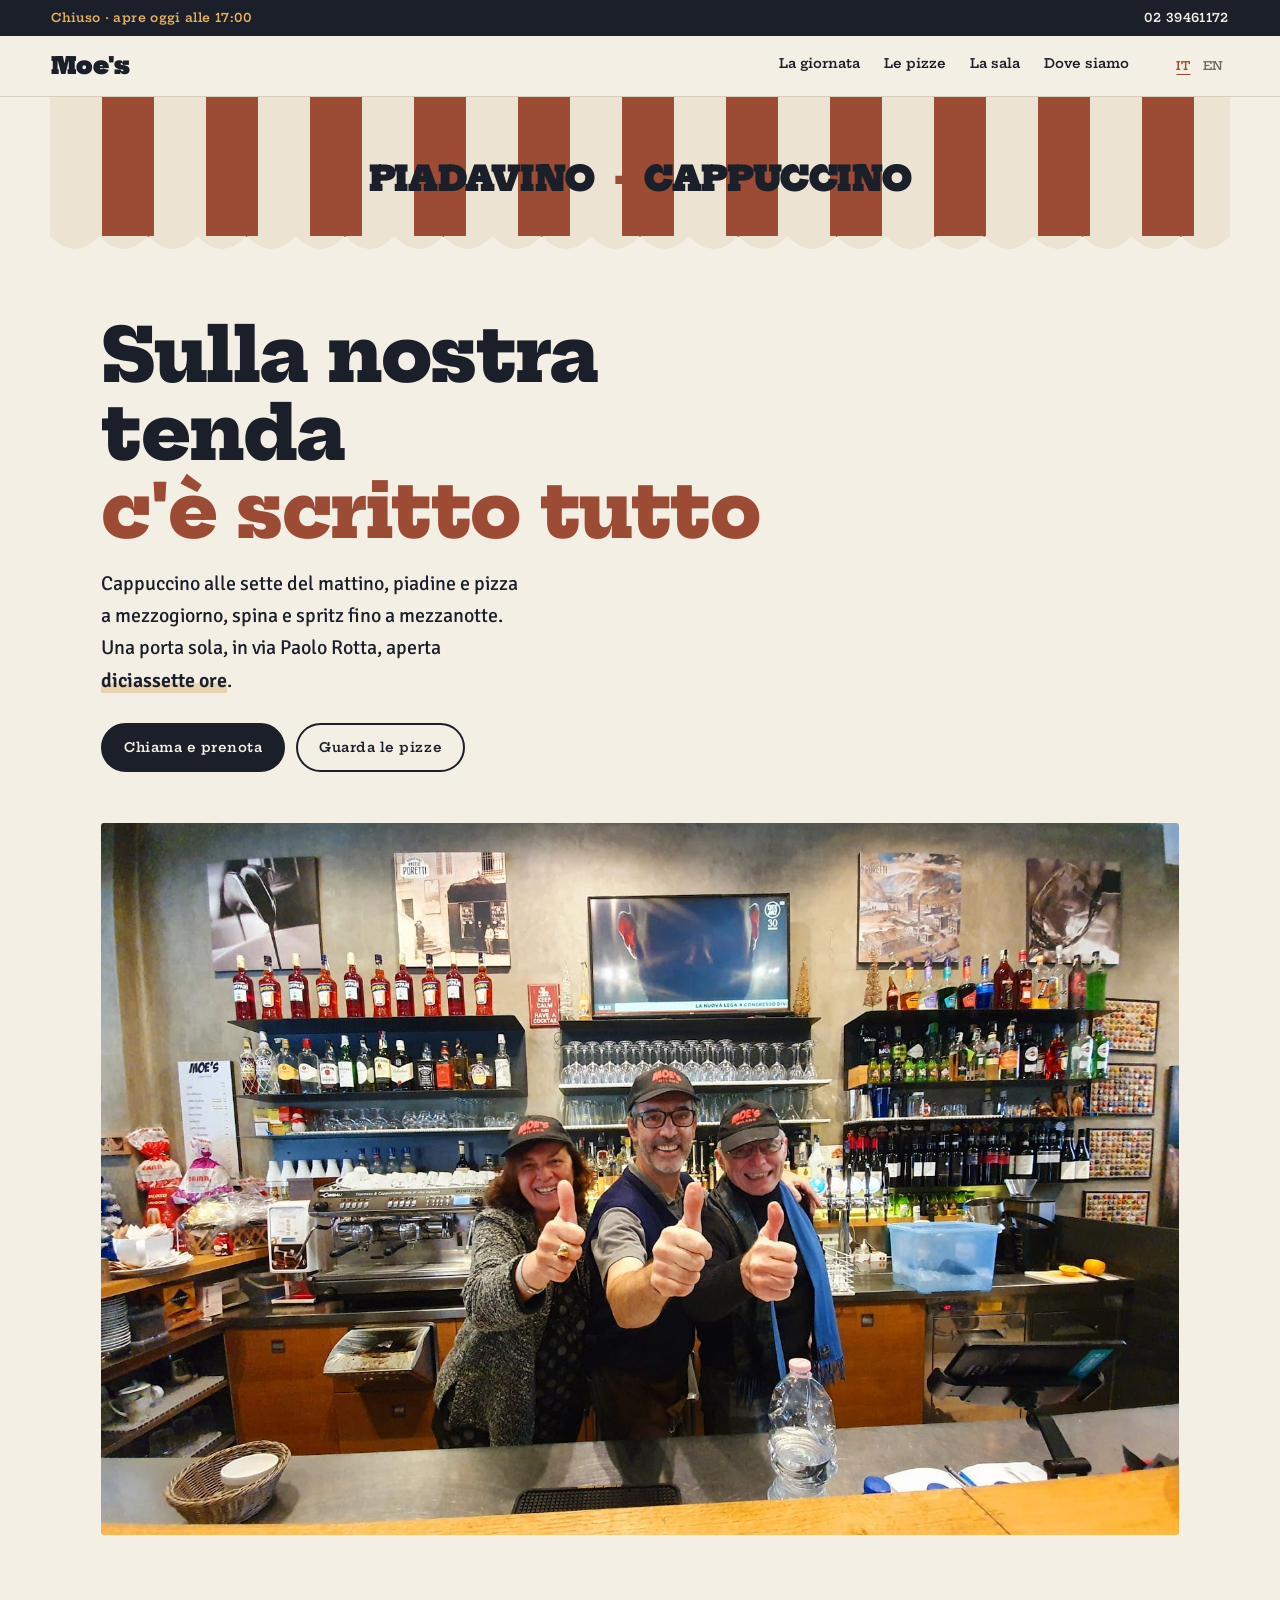
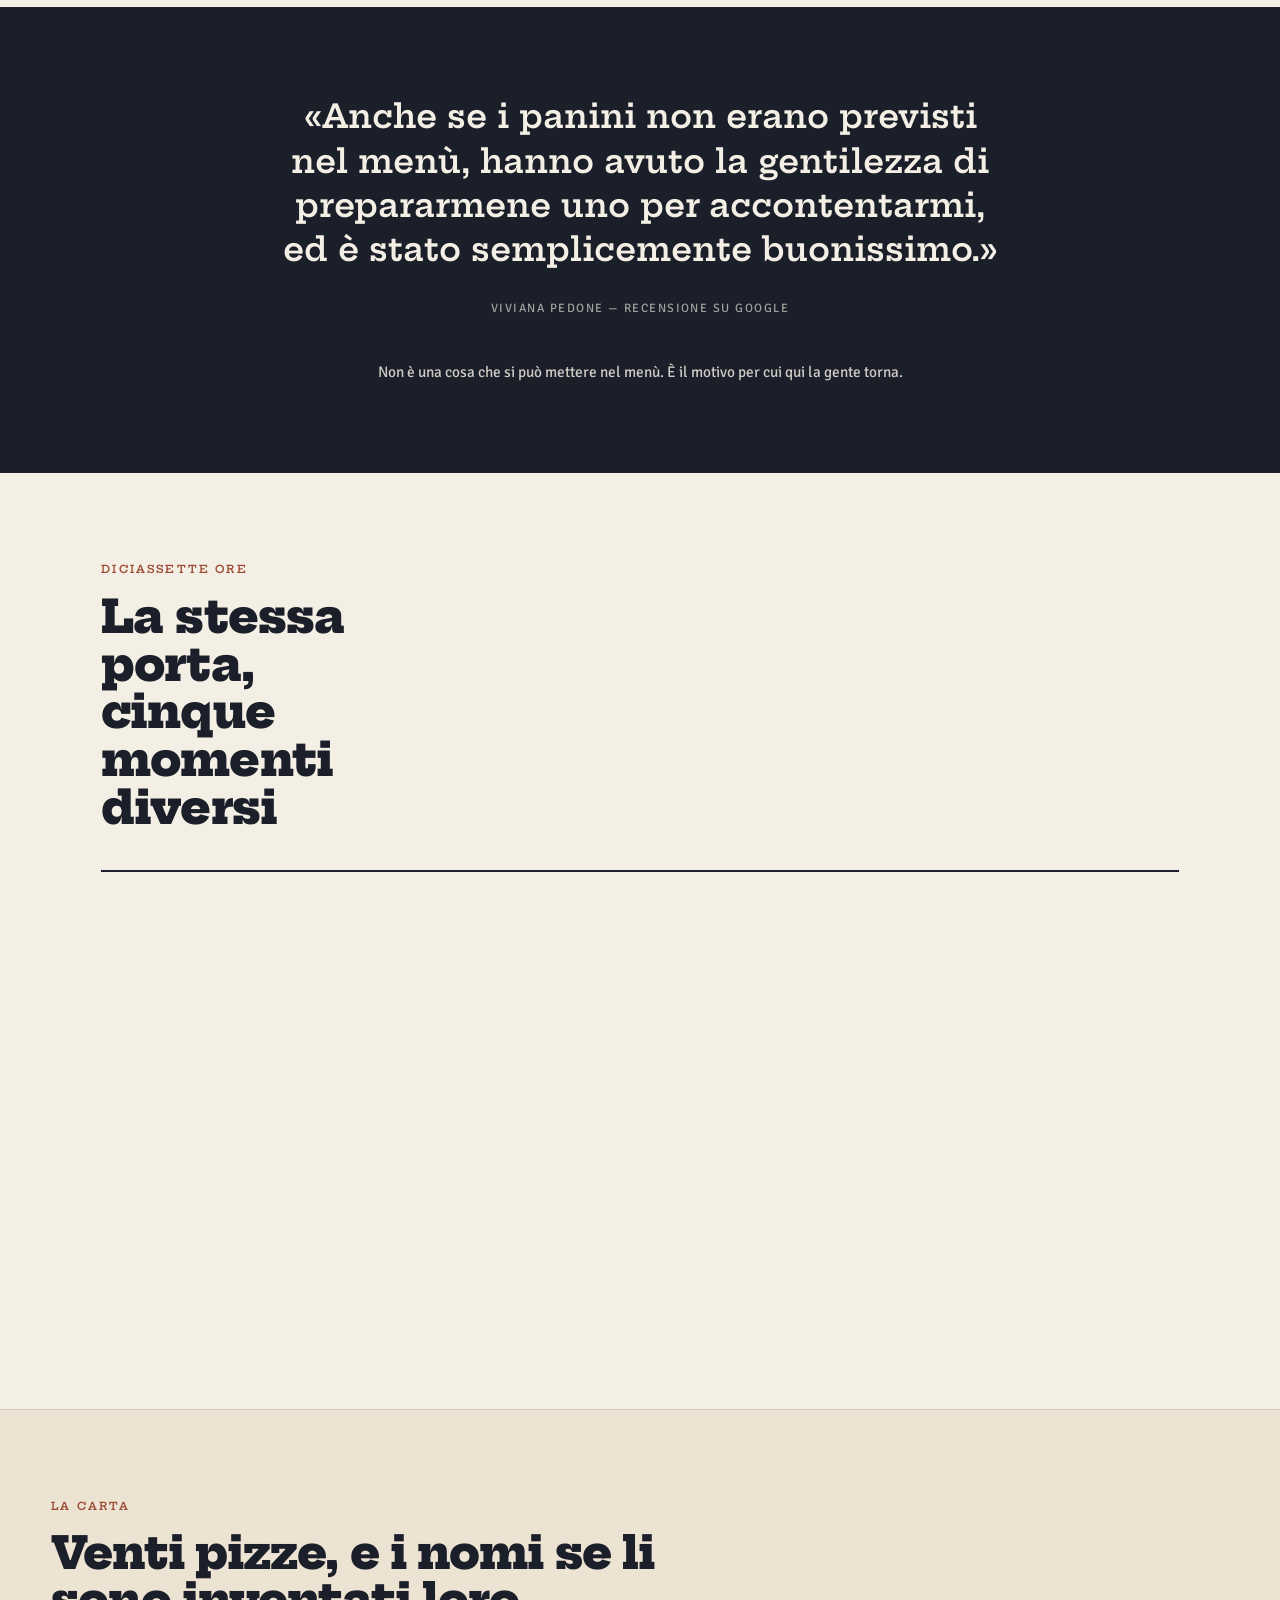
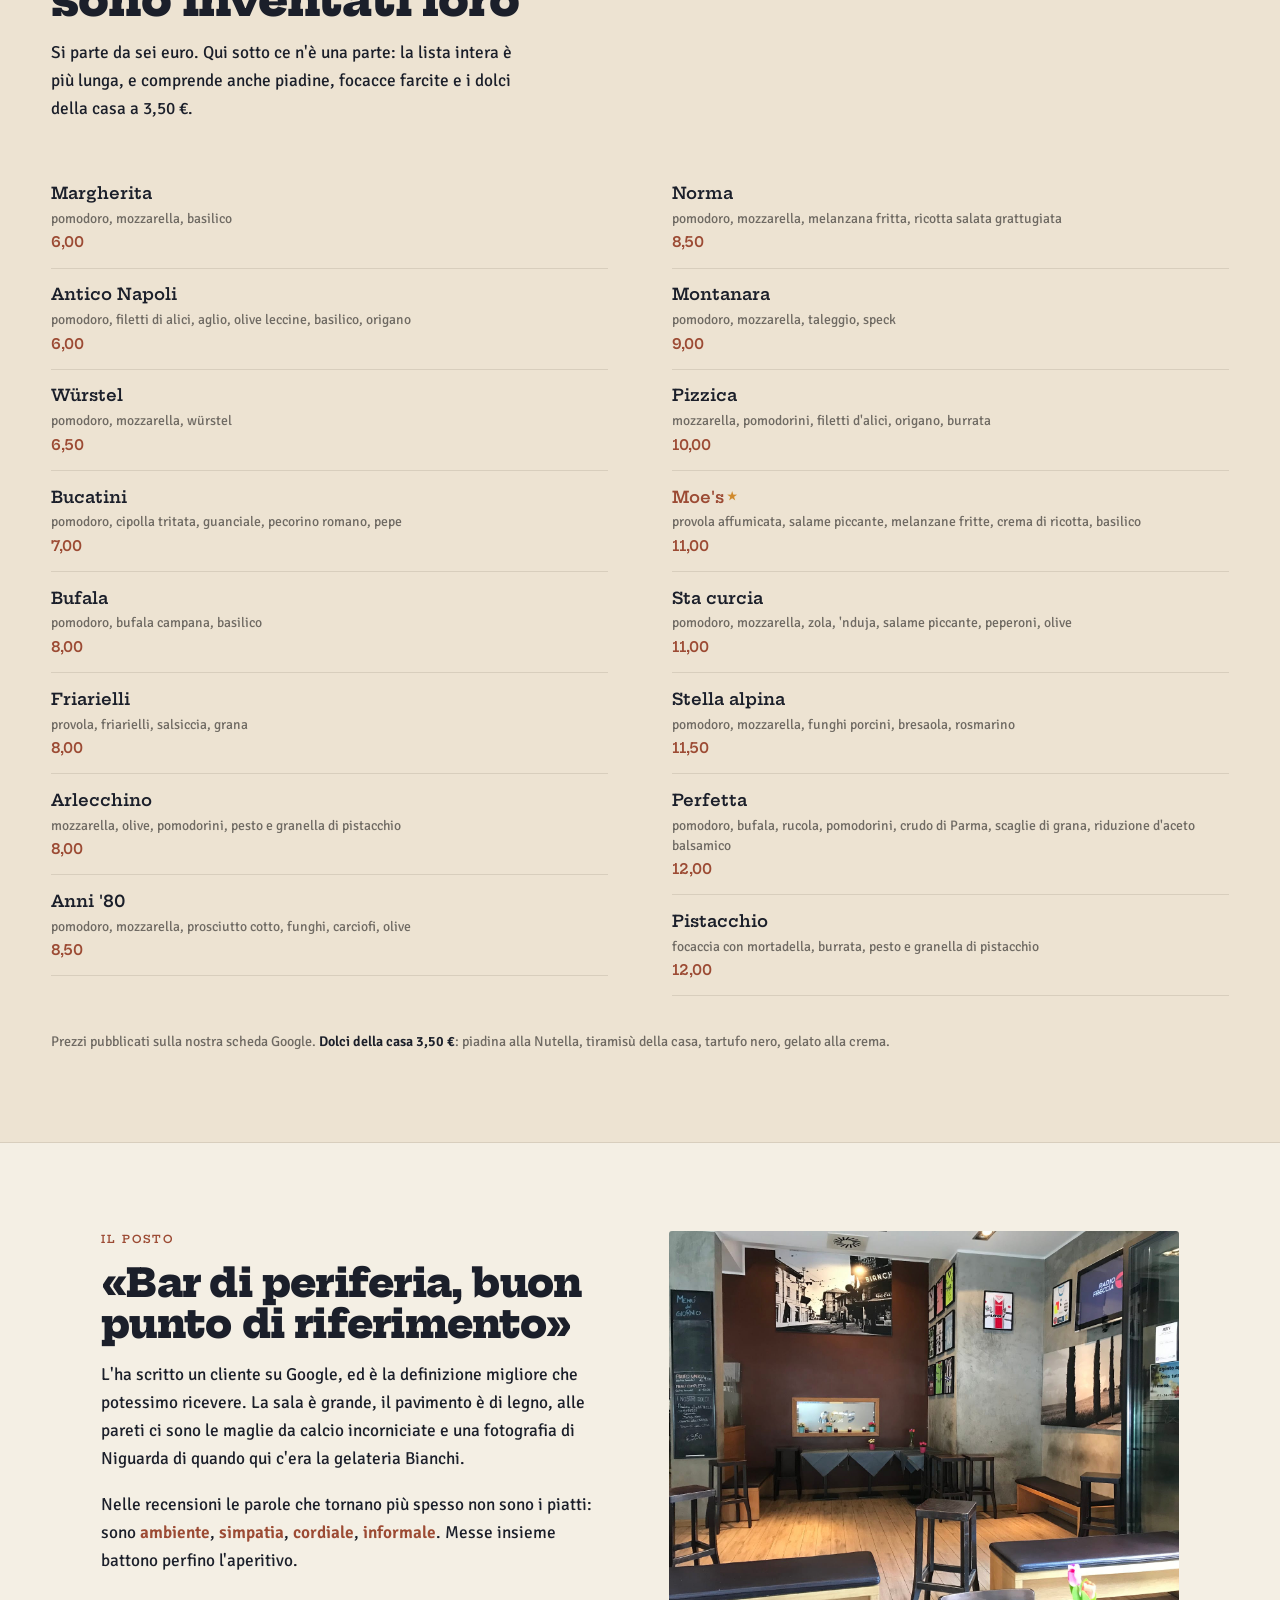
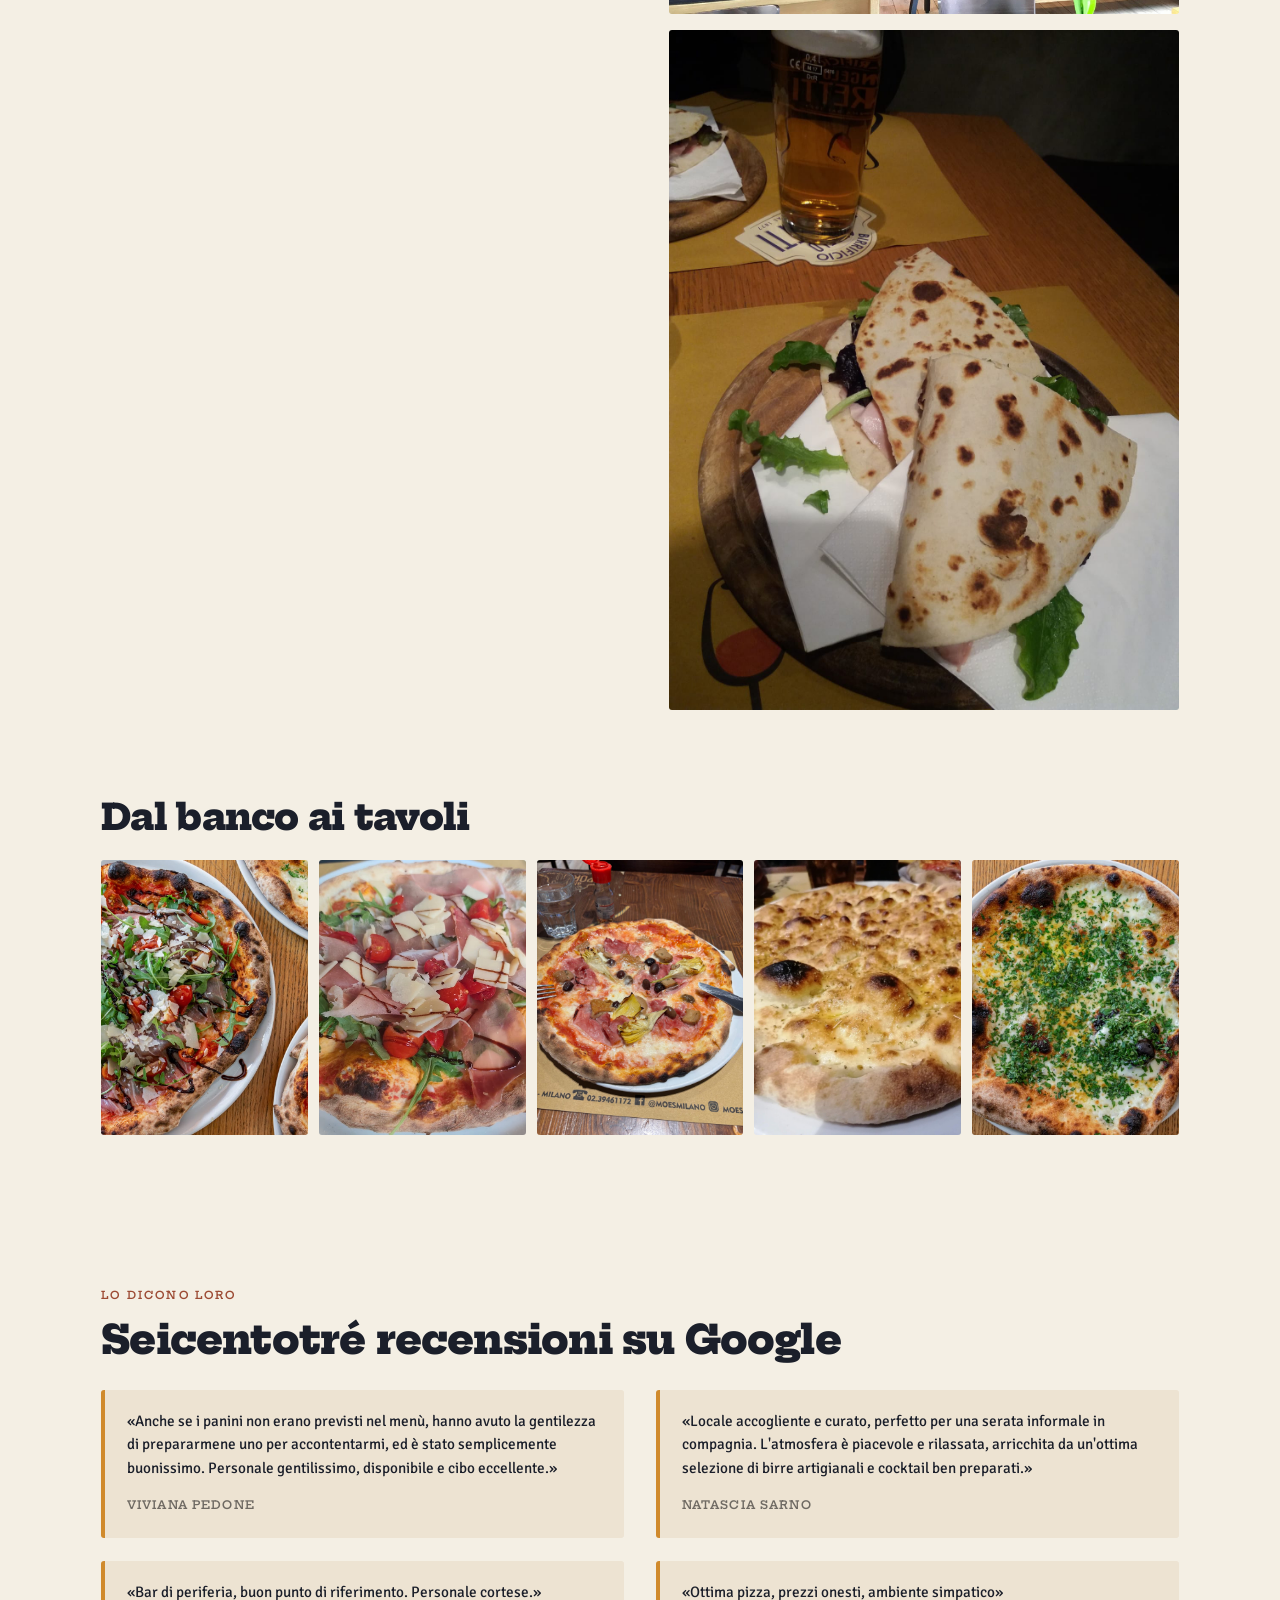
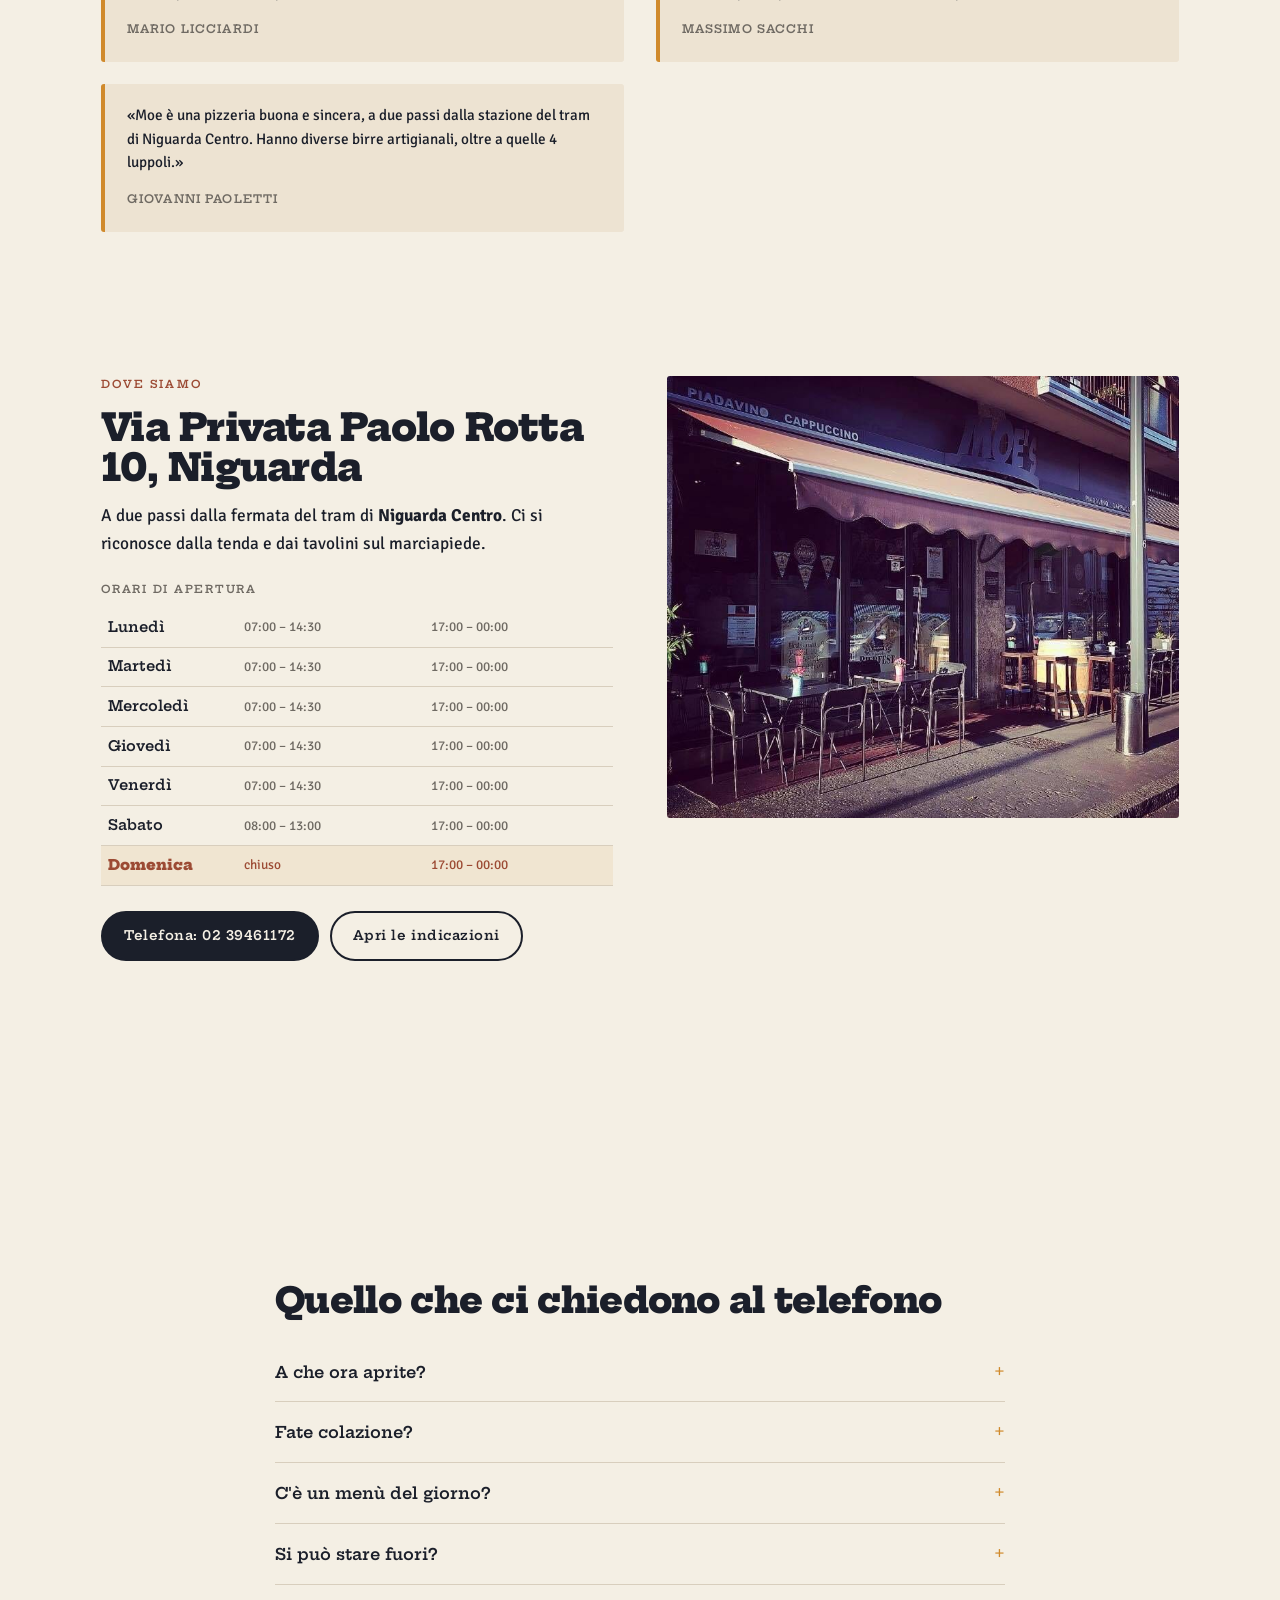
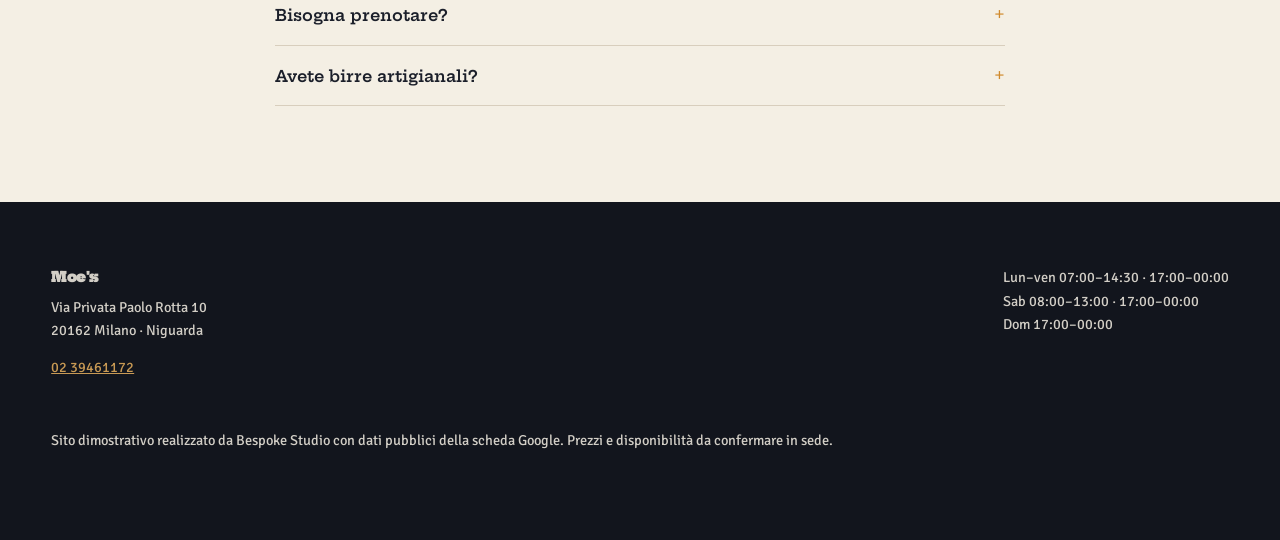
==== index.html @ ad97a939 "Moe's — sito vetrina (Bespoke Studio) Bar e pizzeria, via Privata Paolo Rotta 10, Niguarda (Milano)." ====
<!DOCTYPE html>
<html lang="it">
<head>
<meta charset="utf-8">
<meta name="viewport" content="width=device-width, initial-scale=1">
<title>Moe's — bar e pizzeria a Niguarda, dalle 7 a mezzanotte</title>
<meta name="description" content="Moe's, via Privata Paolo Rotta 10, Niguarda, Milano. Cappuccino dalle sette, piadine e pizza, birre artigianali e aperitivo fino a mezzanotte. Menù del giorno da 9 €.">
<link rel="canonical" href="https://rotenzark.github.io/moes-niguarda/">
<meta property="og:type" content="restaurant">
<meta property="og:title" content="Moe's — dalle sette a mezzanotte, Niguarda">
<meta property="og:description" content="Cappuccino, piadine, pizza, birre artigianali e aperitivo. Una porta sola, diciassette ore.">
<meta property="og:url" content="https://rotenzark.github.io/moes-niguarda/">
<meta property="og:image" content="https://rotenzark.github.io/moes-niguarda/img/og.jpg">
<meta property="og:locale" content="it_IT">
<meta name="twitter:card" content="summary_large_image">
<meta name="twitter:title" content="Moe's — dalle sette a mezzanotte, Niguarda">
<meta name="twitter:description" content="Cappuccino, piadine, pizza, birre artigianali e aperitivo. Una porta sola, diciassette ore.">
<meta name="twitter:image" content="https://rotenzark.github.io/moes-niguarda/img/og.jpg">
<meta name="theme-color" content="#1B1F2A">
<link rel="icon" href="img/favicon.svg" type="image/svg+xml">
<link rel="icon" href="img/favicon-32.png" sizes="32x32">
<link rel="apple-touch-icon" href="img/apple-touch-icon.png">
<link rel="preconnect" href="https://fonts.googleapis.com">
<link rel="preconnect" href="https://fonts.gstatic.com" crossorigin>
<link href="https://fonts.googleapis.com/css2?family=Hepta+Slab:wght@400;600;800;900&family=Signika:wght@400;500;600&display=swap" rel="stylesheet">
<link rel="stylesheet" href="css/styles.css?v=1">
<script type="application/ld+json">
{
  "@context":"https://schema.org","@type":"Restaurant","name":"Moe's",
  "description":"Bar e pizzeria a Niguarda, Milano. Colazione dalle sette, piadine, pizza, birre artigianali e aperitivo fino a mezzanotte.",
  "url":"https://rotenzark.github.io/moes-niguarda/",
  "telephone":"+39 02 39461172",
  "servesCuisine":["Pizza","Piadina","Caffetteria","Aperitivo"],
  "priceRange":"€€",
  "image":"https://rotenzark.github.io/moes-niguarda/img/banco.jpg",
  "address":{"@type":"PostalAddress","streetAddress":"Via Privata Paolo Rotta 10","addressLocality":"Milano","postalCode":"20162","addressCountry":"IT"},
  "geo":{"@type":"GeoCoordinates","latitude":45.5163515,"longitude":9.1893019},
  "openingHoursSpecification":[
    {"@type":"OpeningHoursSpecification","dayOfWeek":["Monday","Tuesday","Wednesday","Thursday","Friday"],"opens":"07:00","closes":"14:30"},
    {"@type":"OpeningHoursSpecification","dayOfWeek":["Saturday"],"opens":"08:00","closes":"13:00"},
    {"@type":"OpeningHoursSpecification","dayOfWeek":["Monday","Tuesday","Wednesday","Thursday","Friday","Saturday","Sunday"],"opens":"17:00","closes":"00:00"}
  ]
}
</script>
<script type="application/ld+json">
{
  "@context":"https://schema.org","@type":"FAQPage","mainEntity":[
    {"@type":"Question","name":"A che ora aprite?","acceptedAnswer":{"@type":"Answer","text":"Dal lunedì al venerdì alle 7 del mattino, il sabato alle 8. Poi si chiude alle 14:30 e si riapre alle 17, fino a mezzanotte. La domenica siamo aperti solo la sera, dalle 17."}},
    {"@type":"Question","name":"Fate colazione?","acceptedAnswer":{"@type":"Answer","text":"Sì. Alle sette del mattino il banco è quello di un bar: caffè, cappuccino e brioche. È la parte di noi che quasi nessuno si aspetta."}},
    {"@type":"Question","name":"C'è un menù del giorno?","acceptedAnswer":{"@type":"Answer","text":"Sì, ed è scritto sulla lavagna in sala: piatto unico 9 €, menù completo 10 €, bevande escluse. Cambia, quindi conviene chiamare per sapere cosa c'è oggi."}},
    {"@type":"Question","name":"Si può stare fuori?","acceptedAnswer":{"@type":"Answer","text":"Sì, ci sono tavolini e sgabelli sul marciapiede davanti al locale, sotto la tenda."}},
    {"@type":"Question","name":"Bisogna prenotare?","acceptedAnswer":{"@type":"Answer","text":"La sala è grande e spesso si trova posto anche senza, ma nelle sere piene la prenotazione è consigliata: basta una telefonata al 02 39461172."}},
    {"@type":"Question","name":"Avete birre artigianali?","acceptedAnswer":{"@type":"Answer","text":"Sì, oltre alle spine classiche teniamo una selezione di birre artigianali, e dietro al banco c'è anche la parte cocktail: lo spritz è a 3 €."}}
  ]
}
</script>
</head>
<body>

<div id="intro" class="intro" aria-hidden="true">
  <div class="intro__tenda"></div>
  <p class="intro__parole"><span>Piadavino</span><span>Cappuccino</span></p>
  <button type="button" id="introSkip" class="intro__skip" data-i18n="intro.skip">salta</button>
</div>

<!-- striscia persistente: orari + telefono, sempre a schermo -->
<div class="nastro">
  <span id="orarioStato" class="nastro__stato">Controllo gli orari…</span>
  <a class="nastro__tel" href="tel:+390239461172">02 39461172</a>
</div>

<header id="site-header" class="testata">
  <a class="marchio" href="#cima">Moe's</a>
  <nav id="mainNav" class="nav" aria-label="Menu principale">
    <a href="#giornata" data-i18n="nav.giornata">La giornata</a>
    <a href="#carta" data-i18n="nav.carta">Le pizze</a>
    <a href="#sala" data-i18n="nav.sala">La sala</a>
    <a href="#dove" data-i18n="nav.dove">Dove siamo</a>
  </nav>
  <div class="testata__coda">
    <div class="lingue" role="group" aria-label="Lingua / Language">
      <button type="button" data-lang="it" class="is-on" aria-pressed="true">IT</button>
      <button type="button" data-lang="en" aria-pressed="false">EN</button>
    </div>
    <button type="button" id="burger" class="burger" aria-expanded="false" aria-controls="mobile-menu" aria-label="Apri il menu">
      <span></span><span></span><span></span>
    </button>
  </div>
</header>

<div id="mobile-menu" class="drawer" hidden>
  <a href="#giornata" data-i18n="nav.giornata">La giornata</a>
  <a href="#carta" data-i18n="nav.carta">Le pizze</a>
  <a href="#sala" data-i18n="nav.sala">La sala</a>
  <a href="#voci" data-i18n="nav.voci">Recensioni</a>
  <a href="#dove" data-i18n="nav.dove">Dove siamo</a>
  <a class="drawer__cta" href="tel:+390239461172">02 39461172</a>
</div>

<main id="cima">

  <!-- ══ HERO: la tenda. Orizzontale, non un elenco. ══ -->
  <section class="apertura" aria-labelledby="apertura-titolo">
    <div class="tenda" aria-hidden="true">
      <div class="tenda__telo"></div>
      <svg class="tenda__festone" viewBox="0 0 1200 26" preserveAspectRatio="none" aria-hidden="true">
        <path d="M0,0 Q25,26 50,0 Q75,26 100,0 Q125,26 150,0 Q175,26 200,0 Q225,26 250,0 Q275,26 300,0 Q325,26 350,0 Q375,26 400,0 Q425,26 450,0 Q475,26 500,0 Q525,26 550,0 Q575,26 600,0 Q625,26 650,0 Q675,26 700,0 Q725,26 750,0 Q775,26 800,0 Q825,26 850,0 Q875,26 900,0 Q925,26 950,0 Q975,26 1000,0 Q1025,26 1050,0 Q1075,26 1100,0 Q1125,26 1150,0 Q1175,26 1200,0 L1200,0 L0,0 Z"/>
      </svg>
      <p class="tenda__parole"><span>Piadavino</span><b>·</b><span>Cappuccino</span></p>
    </div>

    <div class="apertura__testo">
      <h1 id="apertura-titolo">
        <span class="apertura__riga" data-i18n="hero.r1">Sulla nostra tenda</span>
        <span class="apertura__riga apertura__riga--forte" data-i18n="hero.r2">c'è scritto tutto</span>
      </h1>
      <p class="apertura__p" data-i18n="hero.p">Cappuccino alle sette del mattino, piadine e pizza a mezzogiorno, spina e spritz fino a mezzanotte. Una porta sola, in via Paolo Rotta, aperta <b>diciassette ore</b>.</p>
      <p class="apertura__azioni">
        <a class="pulsante pulsante--pieno" href="tel:+390239461172" data-i18n="hero.cta1">Chiama e prenota</a>
        <a class="pulsante" href="#carta" data-i18n="hero.cta2">Guarda le pizze</a>
      </p>
    </div>

    <figure class="apertura__foto">
      <img src="img/banco.jpg" width="1600" height="1057" decoding="async" alt="Il banco bar di Moe's: tre persone dello staff col cappellino Moe's Milano, la macchina espresso e le bottiglie alle spalle">
    </figure>
  </section>

  <!-- ══ MANIFESTO ══ -->
  <section class="detto reveal" aria-label="Una recensione">
    <blockquote>
      <p data-i18n="detto.cit">«Anche se i panini non erano previsti nel menù, hanno avuto la gentilezza di prepararmene uno per accontentarmi, ed è stato semplicemente buonissimo.»</p>
      <cite data-i18n="detto.chi">Viviana Pedone — recensione su Google</cite>
    </blockquote>
    <p class="detto__coda" data-i18n="detto.coda">Non è una cosa che si può mettere nel menù. È il motivo per cui qui la gente torna.</p>
  </section>

  <!-- ══ LA GIORNATA — a parole, non a griglia ══ -->
  <section id="giornata" class="giornata" aria-labelledby="giornata-titolo">
    <div class="giornata__testa reveal">
      <p class="etichetta" data-i18n="gio.eti">Diciassette ore</p>
      <h2 id="giornata-titolo" data-i18n="gio.titolo">La stessa porta, cinque momenti diversi</h2>
    </div>
    <div class="giornata__bande">
      <article class="banda reveal">
        <h3 data-i18n="gio.1t">Le sette</h3>
        <p data-i18n="gio.1p">Si apre da bar. Caffè, cappuccino, brioche al banco. È la parte di noi che quasi nessuno si aspetta, e infatti nelle recensioni le brioche compaiono più di quanto compaia la parola «cena».</p>
      </article>
      <article class="banda reveal">
        <h3 data-i18n="gio.2t">Mezzogiorno</h3>
        <p data-i18n="gio.2p">Il menù del giorno è scritto sulla lavagna in sala, non su un'app: <b>piatto unico 9 €</b>, <b>menù completo 10 €</b>, bevande escluse. Cambia, quindi conviene chiedere cosa c'è oggi.</p>
      </article>
      <article class="banda reveal">
        <h3 data-i18n="gio.3t">Le cinque</h3>
        <p data-i18n="gio.3p">Si riapre e comincia l'aperitivo, che nelle recensioni è la parola più citata di tutte. Lo spritz sta a 3 €, e la selezione di birre artigianali va oltre le spine di casa.</p>
      </article>
      <article class="banda reveal">
        <h3 data-i18n="gio.4t">La sera</h3>
        <p data-i18n="gio.4p">Pizza tonda dal forno, piadine, focacce farcite. La sala è grande e i tavolini stanno anche fuori, sotto la tenda.</p>
      </article>
      <article class="banda reveal">
        <h3 data-i18n="gio.5t">Mezzanotte</h3>
        <p data-i18n="gio.5p">Si chiude. Tutti i giorni, domenica compresa — l'unica differenza è che la domenica il mattino non c'è.</p>
      </article>
    </div>
  </section>

  <!-- ══ LE PIZZE ══ -->
  <section id="carta" class="carta" aria-labelledby="carta-titolo">
    <div class="carta__testa reveal">
      <p class="etichetta" data-i18n="car.eti">La carta</p>
      <h2 id="carta-titolo" data-i18n="car.titolo">Venti pizze, e i nomi se li sono inventati loro</h2>
      <p data-i18n="car.p">Si parte da sei euro. Qui sotto ce n'è una parte: la lista intera è più lunga, e comprende anche piadine, focacce farcite e i dolci della casa a 3,50 €.</p>
    </div>
    <ul class="listino reveal">
      <li><span class="pz">Margherita</span><span class="ig" data-i18n="pz.margherita">pomodoro, mozzarella, basilico</span><span class="pr">6,00</span></li>
      <li><span class="pz">Antico Napoli</span><span class="ig" data-i18n="pz.napoli">pomodoro, filetti di alici, aglio, olive leccine, basilico, origano</span><span class="pr">6,00</span></li>
      <li><span class="pz">Würstel</span><span class="ig" data-i18n="pz.wurstel">pomodoro, mozzarella, würstel</span><span class="pr">6,50</span></li>
      <li><span class="pz">Bucatini</span><span class="ig" data-i18n="pz.bucatini">pomodoro, cipolla tritata, guanciale, pecorino romano, pepe</span><span class="pr">7,00</span></li>
      <li><span class="pz">Bufala</span><span class="ig" data-i18n="pz.bufala">pomodoro, bufala campana, basilico</span><span class="pr">8,00</span></li>
      <li><span class="pz">Friarielli</span><span class="ig" data-i18n="pz.friarielli">provola, friarielli, salsiccia, grana</span><span class="pr">8,00</span></li>
      <li><span class="pz">Arlecchino</span><span class="ig" data-i18n="pz.arlecchino">mozzarella, olive, pomodorini, pesto e granella di pistacchio</span><span class="pr">8,00</span></li>
      <li><span class="pz">Anni '80</span><span class="ig" data-i18n="pz.anni80">pomodoro, mozzarella, prosciutto cotto, funghi, carciofi, olive</span><span class="pr">8,50</span></li>
      <li><span class="pz">Norma</span><span class="ig" data-i18n="pz.norma">pomodoro, mozzarella, melanzana fritta, ricotta salata grattugiata</span><span class="pr">8,50</span></li>
      <li><span class="pz">Montanara</span><span class="ig" data-i18n="pz.montanara">pomodoro, mozzarella, taleggio, speck</span><span class="pr">9,00</span></li>
      <li><span class="pz">Pizzica</span><span class="ig" data-i18n="pz.pizzica">mozzarella, pomodorini, filetti d'alici, origano, burrata</span><span class="pr">10,00</span></li>
      <li class="listino__casa"><span class="pz">Moe's</span><span class="ig" data-i18n="pz.moes">provola affumicata, salame piccante, melanzane fritte, crema di ricotta, basilico</span><span class="pr">11,00</span></li>
      <li><span class="pz">Sta curcia</span><span class="ig" data-i18n="pz.stacurcia">pomodoro, mozzarella, zola, 'nduja, salame piccante, peperoni, olive</span><span class="pr">11,00</span></li>
      <li><span class="pz">Stella alpina</span><span class="ig" data-i18n="pz.stella">pomodoro, mozzarella, funghi porcini, bresaola, rosmarino</span><span class="pr">11,50</span></li>
      <li><span class="pz">Perfetta</span><span class="ig" data-i18n="pz.perfetta">pomodoro, bufala, rucola, pomodorini, crudo di Parma, scaglie di grana, riduzione d'aceto balsamico</span><span class="pr">12,00</span></li>
      <li><span class="pz">Pistacchio</span><span class="ig" data-i18n="pz.pistacchio">focaccia con mortadella, burrata, pesto e granella di pistacchio</span><span class="pr">12,00</span></li>
    </ul>
    <p class="carta__nota reveal" data-i18n="car.nota">Prezzi pubblicati sulla nostra scheda Google. <b>Dolci della casa 3,50 €</b>: piadina alla Nutella, tiramisù della casa, tartufo nero, gelato alla crema.</p>
  </section>

  <!-- ══ LA SALA ══ -->
  <section id="sala" class="sala" aria-labelledby="sala-titolo">
    <div class="sala__testo reveal">
      <p class="etichetta" data-i18n="sal.eti">Il posto</p>
      <h2 id="sala-titolo" data-i18n="sal.titolo">«Bar di periferia, buon punto di riferimento»</h2>
      <p data-i18n="sal.p1">L'ha scritto un cliente su Google, ed è la definizione migliore che potessimo ricevere. La sala è grande, il pavimento è di legno, alle pareti ci sono le maglie da calcio incorniciate e una fotografia di Niguarda di quando qui c'era la gelateria Bianchi.</p>
      <p data-i18n="sal.p2">Nelle recensioni le parole che tornano più spesso non sono i piatti: sono <b>ambiente</b>, <b>simpatia</b>, <b>cordiale</b>, <b>informale</b>. Messe insieme battono perfino l'aperitivo.</p>
    </div>
    <div class="sala__foto">
      <figure class="reveal"><img src="img/sala.jpg" width="1600" height="1200" decoding="async" alt="La sala di Moe's con la lavagna del menù del giorno, le maglie da calcio incorniciate e la foto d'epoca di Niguarda"></figure>
      <figure class="reveal"><img src="img/piadine.jpg" width="1200" height="1600" decoding="async" alt="Due piadine farcite su tagliere di legno accanto a una birra artigianale"></figure>
    </div>
  </section>

  <!-- ══ GALLERIA ══ -->
  <section id="galleria" class="galleria reveal" aria-labelledby="galleria-titolo">
    <h2 id="galleria-titolo" class="galleria__titolo" data-i18n="gal.titolo">Dal banco ai tavoli</h2>
    <div class="galleria__righe">
      <button type="button" class="shot" data-full="img/pizze.jpg"><img src="img/pizze.jpg" width="1600" height="900" decoding="async" alt="Tre pizze tonde viste dall'alto sul tavolo di legno"></button>
      <button type="button" class="shot" data-full="img/perfetta.jpg"><img src="img/perfetta.jpg" width="1300" height="975" decoding="async" alt="La pizza Perfetta con crudo, rucola e scaglie di grana"></button>
      <button type="button" class="shot" data-full="img/capricciosa.jpg"><img src="img/capricciosa.jpg" width="1200" height="1600" decoding="async" alt="Pizza con prosciutto, carciofi e olive sulla tovaglietta Moe's"></button>
      <button type="button" class="shot" data-full="img/focaccia.jpg"><img src="img/focaccia.jpg" width="1200" height="1600" decoding="async" alt="Primo piano di una focaccia dal cornicione alveolato"></button>
      <button type="button" class="shot" data-full="img/bianca.jpg"><img src="img/bianca.jpg" width="1400" height="788" decoding="async" alt="Pizza bianca alle erbe vista dall'alto"></button>
    </div>
  </section>

  <!-- ══ RECENSIONI ══ -->
  <section id="voci" class="voci reveal" aria-labelledby="voci-titolo">
    <p class="etichetta" data-i18n="voc.eti">Lo dicono loro</p>
    <h2 id="voci-titolo" data-i18n="voc.titolo">Seicentotré recensioni su Google</h2>
    <ul class="voci__lista">
      <li class="voce"><p>«Anche se i panini non erano previsti nel menù, hanno avuto la gentilezza di prepararmene uno per accontentarmi, ed è stato semplicemente buonissimo. Personale gentilissimo, disponibile e cibo eccellente.»</p><span class="voce__chi">Viviana Pedone</span></li>
      <li class="voce"><p>«Bar di periferia, buon punto di riferimento. Personale cortese.»</p><span class="voce__chi">Mario Licciardi</span></li>
      <li class="voce"><p>«Moe è una pizzeria buona e sincera, a due passi dalla stazione del tram di Niguarda Centro. Hanno diverse birre artigianali, oltre a quelle 4 luppoli.»</p><span class="voce__chi">Giovanni Paoletti</span></li>
      <li class="voce"><p>«Locale accogliente e curato, perfetto per una serata informale in compagnia. L'atmosfera è piacevole e rilassata, arricchita da un'ottima selezione di birre artigianali e cocktail ben preparati.»</p><span class="voce__chi">Natascia SARNO</span></li>
      <li class="voce"><p>«Ottima pizza, prezzi onesti, ambiente simpatico»</p><span class="voce__chi">Massimo Sacchi</span></li>
    </ul>
  </section>

  <!-- ══ DOVE ══ -->
  <section id="dove" class="dove" aria-labelledby="dove-titolo">
    <div class="dove__testo reveal">
      <p class="etichetta" data-i18n="dov.eti">Dove siamo</p>
      <h2 id="dove-titolo" data-i18n="dov.titolo">Via Privata Paolo Rotta 10, Niguarda</h2>
      <p data-i18n="dov.p">A due passi dalla fermata del tram di <b>Niguarda Centro</b>. Ci si riconosce dalla tenda e dai tavolini sul marciapiede.</p>
      <table class="orari">
        <caption data-i18n="dov.cap">Orari di apertura</caption>
        <tbody>
          <tr data-day="1"><th scope="row" data-i18n="g.lun">Lunedì</th><td>07:00 – 14:30</td><td>17:00 – 00:00</td></tr>
          <tr data-day="2"><th scope="row" data-i18n="g.mar">Martedì</th><td>07:00 – 14:30</td><td>17:00 – 00:00</td></tr>
          <tr data-day="3"><th scope="row" data-i18n="g.mer">Mercoledì</th><td>07:00 – 14:30</td><td>17:00 – 00:00</td></tr>
          <tr data-day="4"><th scope="row" data-i18n="g.gio">Giovedì</th><td>07:00 – 14:30</td><td>17:00 – 00:00</td></tr>
          <tr data-day="5"><th scope="row" data-i18n="g.ven">Venerdì</th><td>07:00 – 14:30</td><td>17:00 – 00:00</td></tr>
          <tr data-day="6"><th scope="row" data-i18n="g.sab">Sabato</th><td>08:00 – 13:00</td><td>17:00 – 00:00</td></tr>
          <tr data-day="0"><th scope="row" data-i18n="g.dom">Domenica</th><td data-i18n="g.chiuso">chiuso</td><td>17:00 – 00:00</td></tr>
        </tbody>
      </table>
      <p class="dove__azioni">
        <a class="pulsante pulsante--pieno" href="tel:+390239461172" data-i18n="dov.tel">Telefona: 02 39461172</a>
        <a class="pulsante" href="https://www.google.com/maps/place/Moe's+Pizza/@45.5163515,9.1893019,17z" target="_blank" rel="noopener" data-i18n="dov.mappa">Apri le indicazioni</a>
      </p>
    </div>
    <div class="dove__lato reveal">
      <figure class="dove__facciata"><img src="img/facciata.jpg" width="750" height="647" decoding="async" alt="La facciata di Moe's con la tenda e la scritta Piadavino Cappuccino sopra le vetrine"></figure>
      <iframe title="Mappa di Moe's, via Privata Paolo Rotta 10, Milano" src="https://www.google.com/maps?q=Moe's+Pizza+Via+Privata+Paolo+Rotta+10+20162+Milano&output=embed" width="600" height="320" style="border:0" loading="lazy" referrerpolicy="no-referrer-when-downgrade"></iframe>
    </div>
  </section>

  <!-- ══ FAQ ══ -->
  <section id="faq" class="faq reveal" aria-labelledby="faq-titolo">
    <h2 id="faq-titolo" data-i18n="faq.titolo">Quello che ci chiedono al telefono</h2>
    <div class="faq__lista">
      <details><summary data-i18n="faq.q1">A che ora aprite?</summary><p data-i18n="faq.a1">Dal lunedì al venerdì alle <b>7 del mattino</b>, il sabato alle 8. Poi si chiude alle 14:30 e si riapre alle 17, fino a mezzanotte. La domenica siamo aperti solo la sera, dalle 17.</p></details>
      <details><summary data-i18n="faq.q2">Fate colazione?</summary><p data-i18n="faq.a2">Sì. Alle sette del mattino il banco è quello di un bar: caffè, cappuccino e brioche. È la parte di noi che quasi nessuno si aspetta.</p></details>
      <details><summary data-i18n="faq.q3">C'è un menù del giorno?</summary><p data-i18n="faq.a3">Sì, ed è scritto sulla lavagna in sala: <b>piatto unico 9 €</b>, <b>menù completo 10 €</b>, bevande escluse. Cambia, quindi conviene chiamare per sapere cosa c'è oggi.</p></details>
      <details><summary data-i18n="faq.q4">Si può stare fuori?</summary><p data-i18n="faq.a4">Sì, ci sono tavolini e sgabelli sul marciapiede davanti al locale, sotto la tenda.</p></details>
      <details><summary data-i18n="faq.q5">Bisogna prenotare?</summary><p data-i18n="faq.a5">La sala è grande e spesso si trova posto anche senza, ma nelle sere piene la prenotazione è consigliata: basta una telefonata.</p></details>
      <details><summary data-i18n="faq.q6">Avete birre artigianali?</summary><p data-i18n="faq.a6">Sì, oltre alle spine classiche teniamo una selezione di birre artigianali, e dietro al banco c'è anche la parte cocktail: lo spritz è a 3 €.</p></details>
    </div>
  </section>

</main>

<footer class="chiusa">
  <div class="chiusa__riga">
    <div>
      <p class="chiusa__nome">Moe's</p>
      <p data-i18n="foot.ind">Via Privata Paolo Rotta 10<br>20162 Milano · Niguarda</p>
      <p><a href="tel:+390239461172">02 39461172</a></p>
    </div>
    <div>
      <p data-i18n="foot.orari">Lun–ven 07:00–14:30 · 17:00–00:00<br>Sab 08:00–13:00 · 17:00–00:00<br>Dom 17:00–00:00</p>
    </div>
  </div>
  <p class="chiusa__nota" data-i18n="foot.nota">Sito dimostrativo realizzato da Bespoke Studio con dati pubblici della scheda Google. Prezzi e disponibilità da confermare in sede.</p>
</footer>

<div class="barra" id="actionBar">
  <a href="tel:+390239461172" data-i18n="bar.chiama">Chiama</a>
  <a href="#carta" data-i18n="bar.carta">Le pizze</a>
  <a href="#dove" data-i18n="bar.dove">Dove</a>
</div>

<div id="lightbox" class="lightbox" hidden>
  <button type="button" id="lightboxClose" class="lightbox__x" aria-label="Chiudi">×</button>
  <img id="lightboxImg" src="" alt="">
</div>

<script src="https://cdn.jsdelivr.net/npm/gsap@3.12.5/dist/gsap.min.js"></script>
<script src="https://cdn.jsdelivr.net/npm/gsap@3.12.5/dist/ScrollTrigger.min.js"></script>
<script src="js/main.js?v=1"></script>
</body>
</html>
---- css/styles.css ----
/* ═══════════════════════════════════════════════════════════════════
   MOE'S — Niguarda, Milano
   Palette: la notte del locale (facciata scura), l'ambra della spina,
   la crema della tenda. Il gesto-firma è la TENDA a festoni, presa
   dalla loro facciata reale.
   ═══════════════════════════════════════════════════════════════════ */

:root{
  --notte:#1B1F2A;
  --notte-scura:#12151D;
  --ambra:#D08A2C;
  --ambra-chiara:#E8B15E;
  --crema:#F4EFE4;
  --crema-calda:#EDE3D2;
  --mattone:#9C4B34;
  --fumo:#6F6A63;
  --linea:#D8CEBD;

  --display:'Hepta Slab', Georgia, serif;
  --testo:'Signika', system-ui, sans-serif;

  --gutter:clamp(1.15rem, 4vw, 3.5rem);
  --max:1180px;
}

/* ── reset tecnico ── */
*,*::before,*::after{box-sizing:border-box}
html{-webkit-text-size-adjust:100%}
body{margin:0}
img{max-width:100%;height:auto;display:block}
[hidden]{display:none !important}
button{font:inherit;color:inherit}
:focus-visible{outline:2px solid var(--ambra);outline-offset:3px}

.js .reveal{opacity:0}
.js .reveal.in-view{opacity:1}
html:not(.js) .reveal{opacity:1}

@media (prefers-reduced-motion:reduce){
  *,*::before,*::after{animation-duration:.001ms !important;animation-iteration-count:1 !important;transition-duration:.001ms !important;scroll-behavior:auto !important}
  .reveal{opacity:1 !important;transform:none !important}
  .intro{display:none !important}
  .tenda__telo,.tenda__festone,.tenda__parole{transform:none !important;opacity:1 !important}
}

body{
  font-family:var(--testo);
  font-size:clamp(1rem,.96rem + .2vw,1.08rem);
  line-height:1.62;
  color:var(--notte);
  background:var(--crema);
  -webkit-font-smoothing:antialiased;
}
h1,h2,h3{font-family:var(--display);line-height:1.06;margin:0;font-weight:800;letter-spacing:-.02em}
p{margin:0 0 1em}
a{color:inherit}

.etichetta{
  font-family:var(--display);font-weight:600;
  font-size:.68rem;letter-spacing:.2em;text-transform:uppercase;
  color:var(--mattone);margin:0 0 .9rem;
}

.pulsante{
  display:inline-block;font-family:var(--display);font-weight:600;
  font-size:.82rem;letter-spacing:.04em;text-decoration:none;
  padding:.75rem 1.3rem;border:2px solid var(--notte);color:var(--notte);
  border-radius:999px;transition:background .22s,color .22s,border-color .22s;
}
.pulsante:hover{background:var(--notte);color:var(--crema)}
.pulsante--pieno{background:var(--notte);color:var(--crema)}
.pulsante--pieno:hover{background:var(--mattone);border-color:var(--mattone)}

/* ── INTRO: la tenda che si srotola ── */
.intro{
  position:fixed;inset:0;z-index:200;background:var(--notte);
  display:grid;place-items:center;transition:opacity .55s ease;
}
.intro.is-out{opacity:0;pointer-events:none}
.intro__tenda{
  position:absolute;top:0;left:0;right:0;height:38vh;
  background:repeating-linear-gradient(90deg,var(--crema) 0 44px,var(--mattone) 44px 88px);
  transform-origin:top center;transform:scaleY(0);
  animation:srotola .85s cubic-bezier(.2,.8,.3,1) forwards;
}
@keyframes srotola{to{transform:scaleY(1)}}
.intro__parole{
  position:relative;margin:0;display:flex;gap:1.4rem;flex-wrap:wrap;justify-content:center;
  font-family:var(--display);font-weight:800;color:var(--crema);
  font-size:clamp(1.3rem,5vw,2.6rem);letter-spacing:-.01em;
  opacity:0;animation:sali .6s ease .55s forwards;
}
@keyframes sali{from{opacity:0;transform:translateY(12px)}to{opacity:1;transform:none}}
.intro__skip{
  position:absolute;bottom:2rem;left:50%;transform:translateX(-50%);
  background:none;border:0;color:var(--crema);opacity:.7;cursor:pointer;
  font-family:var(--display);font-size:.72rem;letter-spacing:.16em;text-transform:uppercase;
}

/* ── NASTRO persistente ── */
.nastro{
  background:var(--notte);color:var(--crema);
  display:flex;justify-content:space-between;align-items:center;gap:1rem;
  padding:.5rem var(--gutter);
  font-family:var(--display);font-weight:600;font-size:.76rem;letter-spacing:.03em;
}
.nastro__stato{color:var(--ambra-chiara)}
.nastro__tel{text-decoration:none;white-space:nowrap}
.nastro__tel:hover{text-decoration:underline;text-underline-offset:3px}

/* ── TESTATA ── */
.testata{
  position:sticky;top:0;z-index:90;
  display:flex;align-items:center;gap:1.2rem;
  padding:.7rem var(--gutter);
  background:rgba(244,239,228,.97);
  border-bottom:1px solid var(--linea);
}
.marchio{
  font-family:var(--display);font-weight:900;font-size:1.45rem;
  text-decoration:none;color:var(--notte);letter-spacing:-.03em;flex:0 0 auto;
}
.nav{display:flex;gap:1.5rem;margin-left:auto}
.nav a{
  font-family:var(--display);font-weight:600;font-size:.82rem;
  text-decoration:none;padding-bottom:2px;border-bottom:2px solid transparent;transition:border-color .2s;
}
.nav a:hover{border-color:var(--ambra)}
.testata__coda{display:flex;align-items:center;gap:.7rem;margin-left:auto}
.nav + .testata__coda{margin-left:1.4rem}
.lingue{display:flex;gap:.1rem;font-family:var(--display);font-weight:600;font-size:.74rem}
.lingue button{background:none;border:0;padding:.3rem .35rem;cursor:pointer;color:var(--fumo)}
.lingue button.is-on{color:var(--mattone);text-decoration:underline;text-underline-offset:4px}

.burger{display:none;background:none;border:0;padding:.4rem;cursor:pointer;position:relative;z-index:96}
.burger span{display:block;width:23px;height:2.5px;background:var(--notte);margin:4px 0;transition:transform .25s,opacity .2s}
.burger[aria-expanded="true"] span:nth-child(1){transform:translateY(6.5px) rotate(45deg)}
.burger[aria-expanded="true"] span:nth-child(2){opacity:0}
.burger[aria-expanded="true"] span:nth-child(3){transform:translateY(-6.5px) rotate(-45deg)}

.drawer{
  position:fixed;inset:0 0 0 auto;width:min(78vw,300px);z-index:95;
  background:var(--notte);color:var(--crema);
  display:flex;flex-direction:column;gap:.3rem;padding:5rem 1.6rem 2rem;
}
.drawer a{font-family:var(--display);font-weight:600;font-size:1rem;text-decoration:none;padding:.75rem 0;border-bottom:1px solid rgba(244,239,228,.16)}
.drawer__cta{margin-top:1rem;border:2px solid var(--ambra);border-bottom:2px solid var(--ambra);border-radius:999px;text-align:center;color:var(--ambra-chiara)}

/* ═══ APERTURA — la tenda è l'hero, orizzontale ═══ */
.apertura{max-width:var(--max);margin:0 auto;padding:0 var(--gutter) clamp(2.5rem,6vw,4.5rem)}

.tenda{position:relative;margin:0 calc(var(--gutter) * -1) clamp(2rem,5vw,3.4rem)}
.tenda__telo{
  height:clamp(78px,13vw,140px);
  background:repeating-linear-gradient(90deg,var(--crema-calda) 0 clamp(28px,4.6vw,52px),var(--mattone) clamp(28px,4.6vw,52px) clamp(56px,9.2vw,104px));
  transform-origin:top center;
}
.tenda__festone{display:block;width:100%;height:clamp(14px,2.2vw,26px);margin-top:-1px}
.tenda__festone path{fill:var(--crema-calda)}
.tenda__parole{
  position:absolute;inset:0;margin:0;
  display:flex;align-items:center;justify-content:center;gap:.9rem;flex-wrap:wrap;
  font-family:var(--display);font-weight:900;
  font-size:clamp(1.05rem,3.4vw,2.15rem);letter-spacing:-.01em;color:var(--notte);
  text-transform:uppercase;padding:0 1rem;text-align:center;
}
.tenda__parole b{color:var(--mattone);font-weight:900}

.apertura__testo{max-width:44rem}
.apertura h1{display:flex;flex-direction:column;font-size:clamp(2.3rem,1.4rem + 4vw,5rem);margin-bottom:1.1rem}
.apertura__riga--forte{color:var(--mattone)}
.apertura__p{font-size:clamp(1.02rem,.97rem + .35vw,1.25rem);max-width:38ch}
.apertura__p b{font-weight:600;box-shadow:inset 0 -.5em 0 rgba(208,138,44,.28)}
.apertura__azioni{display:flex;flex-wrap:wrap;gap:.7rem;margin-top:1.6rem}

.apertura__foto{margin:clamp(2rem,5vw,3.2rem) 0 0}
.apertura__foto img{border-radius:3px}

/* ═══ DETTO ═══ */
.detto{background:var(--notte);color:var(--crema);padding:clamp(3rem,7vw,5.5rem) var(--gutter)}
.detto blockquote{margin:0 auto;max-width:46rem;text-align:center}
.detto blockquote p{
  font-family:var(--display);font-weight:600;
  font-size:clamp(1.2rem,1rem + 1.3vw,2.05rem);line-height:1.36;margin-bottom:1.3rem;
}
.detto cite{font-style:normal;font-size:.76rem;letter-spacing:.12em;text-transform:uppercase;opacity:.62}
.detto__coda{margin:2.4rem auto 0;max-width:34rem;text-align:center;opacity:.82;font-size:.96rem}

/* ═══ GIORNATA — bande orizzontali ═══ */
.giornata{max-width:var(--max);margin:0 auto;padding:clamp(3rem,7vw,5.5rem) var(--gutter)}
.giornata__testa{margin-bottom:clamp(1.6rem,3vw,2.4rem);max-width:34ch}
.giornata__testa h2{font-size:clamp(1.8rem,1.3rem + 1.9vw,2.9rem)}
.giornata__bande{border-top:2px solid var(--notte)}
.banda{
  display:grid;grid-template-columns:minmax(0,11rem) 1fr;gap:1rem clamp(1.5rem,4vw,3rem);
  padding:1.35rem 0;border-bottom:1px solid var(--linea);align-items:baseline;
}
.banda h3{font-size:clamp(1.15rem,1rem + .7vw,1.65rem);color:var(--mattone)}
.banda p{margin:0;font-size:.98rem}
.banda p b{font-weight:600;color:var(--notte)}

/* ═══ CARTA ═══ */
.carta{background:var(--crema-calda);border-top:1px solid var(--linea);border-bottom:1px solid var(--linea);padding:clamp(3rem,7vw,5.5rem) var(--gutter)}
.carta__testa{max-width:var(--max);margin:0 auto clamp(1.8rem,4vw,2.8rem)}
.carta__testa h2{font-size:clamp(1.75rem,1.25rem + 1.9vw,2.8rem);margin-bottom:.9rem;max-width:22ch}
.carta__testa p{max-width:52ch}
.listino{max-width:var(--max);margin:0 auto;padding:0;list-style:none;columns:2;column-gap:clamp(2rem,5vw,4rem)}
.listino li{
  break-inside:avoid;display:grid;grid-template-columns:1fr auto;gap:.15rem .8rem;
  padding:.8rem 0;border-bottom:1px solid var(--linea);
}
.pz{font-family:var(--display);font-weight:600;font-size:1.02rem}
.pr{font-family:var(--display);font-weight:600;font-size:.9rem;color:var(--mattone);white-space:nowrap;align-self:start}
.ig{grid-column:1/-1;font-size:.86rem;color:var(--fumo);line-height:1.45}
.listino__casa .pz{color:var(--mattone)}
.listino__casa .pz::after{content:' ★';font-size:.7em;vertical-align:.2em;color:var(--ambra)}
.carta__nota{max-width:var(--max);margin:2.2rem auto 0;font-size:.88rem;color:var(--fumo)}
.carta__nota b{color:var(--notte);font-weight:600}

/* ═══ SALA ═══ */
.sala{max-width:var(--max);margin:0 auto;padding:clamp(3rem,7vw,5.5rem) var(--gutter);display:grid;grid-template-columns:1fr 1fr;gap:clamp(2rem,5vw,3.6rem);align-items:start}
.sala__testo h2{font-size:clamp(1.55rem,1.15rem + 1.6vw,2.5rem);margin-bottom:1rem;max-width:18ch}
.sala__testo p b{font-weight:600;color:var(--mattone)}
.sala__foto{display:grid;gap:1rem}
.sala__foto figure{margin:0}
.sala__foto img{border-radius:3px}

/* ═══ GALLERIA ═══ */
.galleria{max-width:var(--max);margin:0 auto;padding:0 var(--gutter) clamp(3rem,7vw,5rem)}
.galleria__titolo{font-size:clamp(1.5rem,1.2rem + 1.3vw,2.3rem);margin-bottom:1.5rem}
.galleria__righe{display:grid;grid-template-columns:repeat(5,1fr);gap:.7rem}
.shot{padding:0;border:0;background:none;cursor:pointer;overflow:hidden;border-radius:3px}
.shot img{aspect-ratio:3/4;object-fit:cover;width:100%;transition:transform .5s ease}
.shot:hover img{transform:scale(1.05)}

/* ═══ VOCI ═══ */
.voci{max-width:var(--max);margin:0 auto;padding:clamp(2.5rem,6vw,4.5rem) var(--gutter)}
.voci h2{font-size:clamp(1.6rem,1.2rem + 1.6vw,2.6rem);margin-bottom:1.8rem}
.voci__lista{list-style:none;margin:0;padding:0;columns:2;column-gap:2rem}
.voce{break-inside:avoid;margin-bottom:1.4rem;padding:1.25rem 1.35rem;background:var(--crema-calda);border-radius:3px;border-left:4px solid var(--ambra)}
.voce p{font-size:.95rem;line-height:1.55;margin-bottom:.6rem}
.voce__chi{font-family:var(--display);font-weight:600;font-size:.72rem;letter-spacing:.1em;text-transform:uppercase;color:var(--fumo)}

/* ═══ DOVE ═══ */
.dove{max-width:var(--max);margin:0 auto;padding:clamp(2.5rem,6vw,4.5rem) var(--gutter);display:grid;grid-template-columns:1fr 1fr;gap:clamp(2rem,5vw,3.4rem);align-items:start}
.dove__testo h2{font-size:clamp(1.5rem,1.15rem + 1.5vw,2.4rem);margin-bottom:.9rem}
.orari{width:100%;border-collapse:collapse;margin:1.4rem 0 1.6rem;font-size:.9rem}
.orari caption{font-family:var(--display);font-weight:600;font-size:.68rem;letter-spacing:.16em;text-transform:uppercase;color:var(--fumo);text-align:left;padding-bottom:.6rem}
.orari th,.orari td{padding:.48rem .4rem;border-bottom:1px solid var(--linea);text-align:left;font-weight:400}
.orari th{font-family:var(--display);font-weight:600;width:8.5rem}
.orari td{font-size:.84rem;color:var(--fumo)}
.orari tr.is-today th,.orari tr.is-today td{color:var(--mattone);background:rgba(208,138,44,.1)}
.orari tr.is-today th{font-weight:800}
.dove__azioni{display:flex;flex-wrap:wrap;gap:.7rem}
.dove__lato{display:grid;gap:1rem}
.dove__facciata{margin:0}
.dove__facciata img{border-radius:3px;width:100%}
.dove__lato iframe{width:100%;height:320px;border-radius:3px;display:block}

/* ═══ FAQ ═══ */
.faq{max-width:52rem;margin:0 auto;padding:clamp(2rem,5vw,3.5rem) var(--gutter) clamp(3.5rem,8vw,6rem)}
.faq h2{font-size:clamp(1.45rem,1.15rem + 1.3vw,2.2rem);margin-bottom:1.4rem}
.faq details{border-bottom:1px solid var(--linea);padding:.9rem 0}
.faq summary{cursor:pointer;font-family:var(--display);font-weight:600;font-size:1rem;list-style:none;display:flex;justify-content:space-between;gap:1rem;align-items:baseline}
.faq summary::-webkit-details-marker{display:none}
.faq summary::after{content:'+';color:var(--ambra);font-size:1.2rem;font-weight:400}
.faq details[open] summary::after{content:'–'}
.faq details p{margin:.75rem 0 .2rem;color:var(--fumo);font-size:.94rem}
.faq details p b{color:var(--notte);font-weight:600}

/* ═══ CHIUSA ═══ */
.chiusa{background:var(--notte-scura);color:var(--crema);padding:clamp(2.5rem,6vw,4rem) var(--gutter) 5.5rem}
.chiusa__riga{max-width:var(--max);margin:0 auto;display:flex;flex-wrap:wrap;gap:2.4rem;justify-content:space-between}
.chiusa__nome{font-family:var(--display);font-weight:900;font-size:1.9rem;margin-bottom:.4rem;letter-spacing:-.03em}
.chiusa p{font-size:.9rem;line-height:1.6;opacity:.85}
.chiusa a{color:var(--ambra-chiara)}
.chiusa__nota{max-width:var(--max);margin:2.2rem auto 0;font-size:.72rem;line-height:1.65;opacity:.5}

/* ═══ BARRA MOBILE ═══ */
.barra{position:fixed;left:0;right:0;bottom:0;z-index:80;display:none;background:var(--notte-scura);border-top:1px solid rgba(244,239,228,.14)}
.barra a{flex:1;text-align:center;padding:.85rem .4rem;text-decoration:none;color:var(--crema);font-family:var(--display);font-weight:600;font-size:.78rem}
.barra a + a{border-left:1px solid rgba(244,239,228,.14)}

/* ═══ LIGHTBOX ═══ */
.lightbox{position:fixed;inset:0;z-index:150;background:rgba(18,21,29,.95);display:flex;align-items:center;justify-content:center;padding:2rem}
.lightbox[hidden]{display:none !important}
.lightbox img{max-width:92vw;max-height:88vh;object-fit:contain;border-radius:3px}
.lightbox__x{position:absolute;top:1rem;right:1.3rem;background:none;border:0;color:var(--crema);font-size:2.2rem;line-height:1;cursor:pointer}

/* ═══ RESPONSIVE ═══ */
@media (max-width:960px){
  .nav{display:none}
  .burger{display:block}
  .barra{display:flex}
  .sala,.dove{grid-template-columns:1fr}
  .sala__foto{grid-template-columns:1fr 1fr}
  .galleria__righe{grid-template-columns:repeat(3,1fr)}
  .listino{columns:1}
  .voci__lista{columns:1}
  .chiusa{padding-bottom:5.5rem}
}
@media (max-width:640px){
  .banda{grid-template-columns:1fr;row-gap:.35rem}
  .sala__foto{grid-template-columns:1fr}
  .galleria__righe{grid-template-columns:repeat(2,1fr)}
  .nastro{font-size:.7rem;padding:.45rem var(--gutter)}
  .orari th{width:6rem;font-size:.85rem}
  .orari td{font-size:.76rem;padding:.45rem .25rem}
}
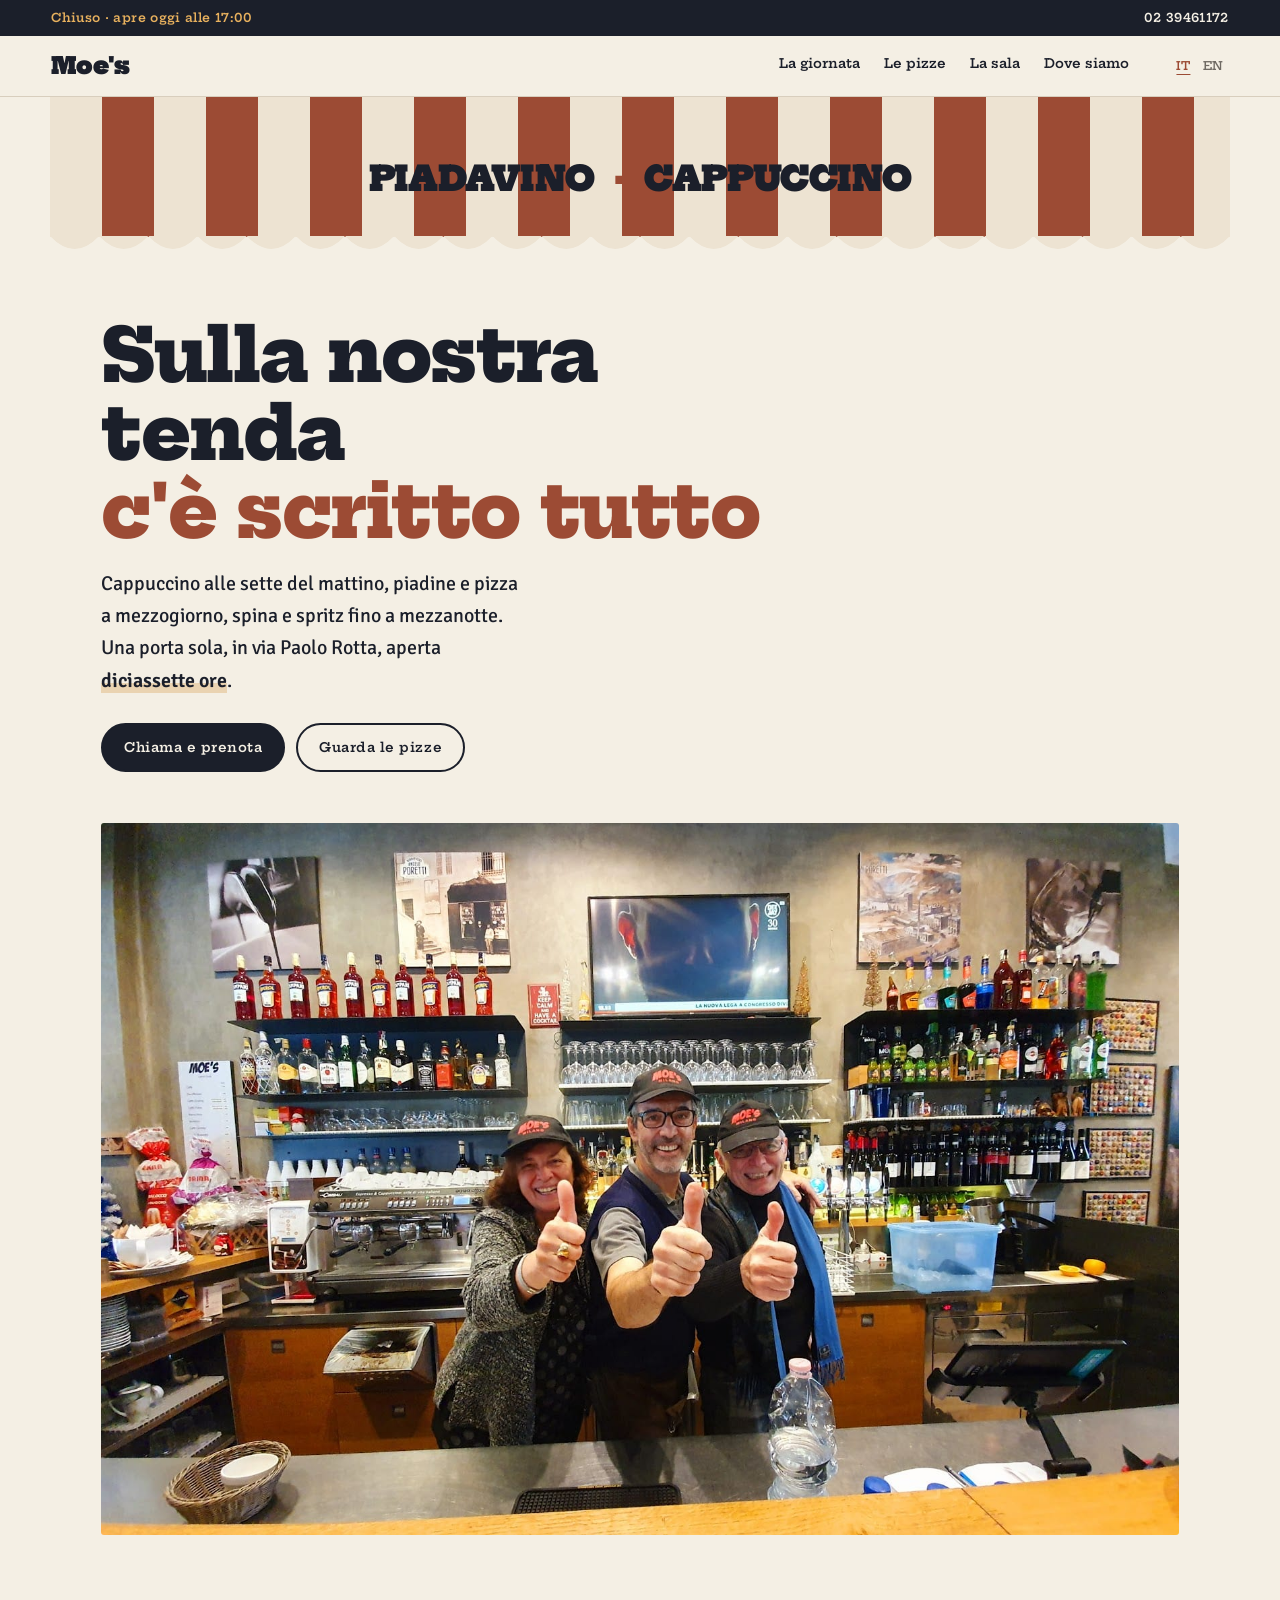
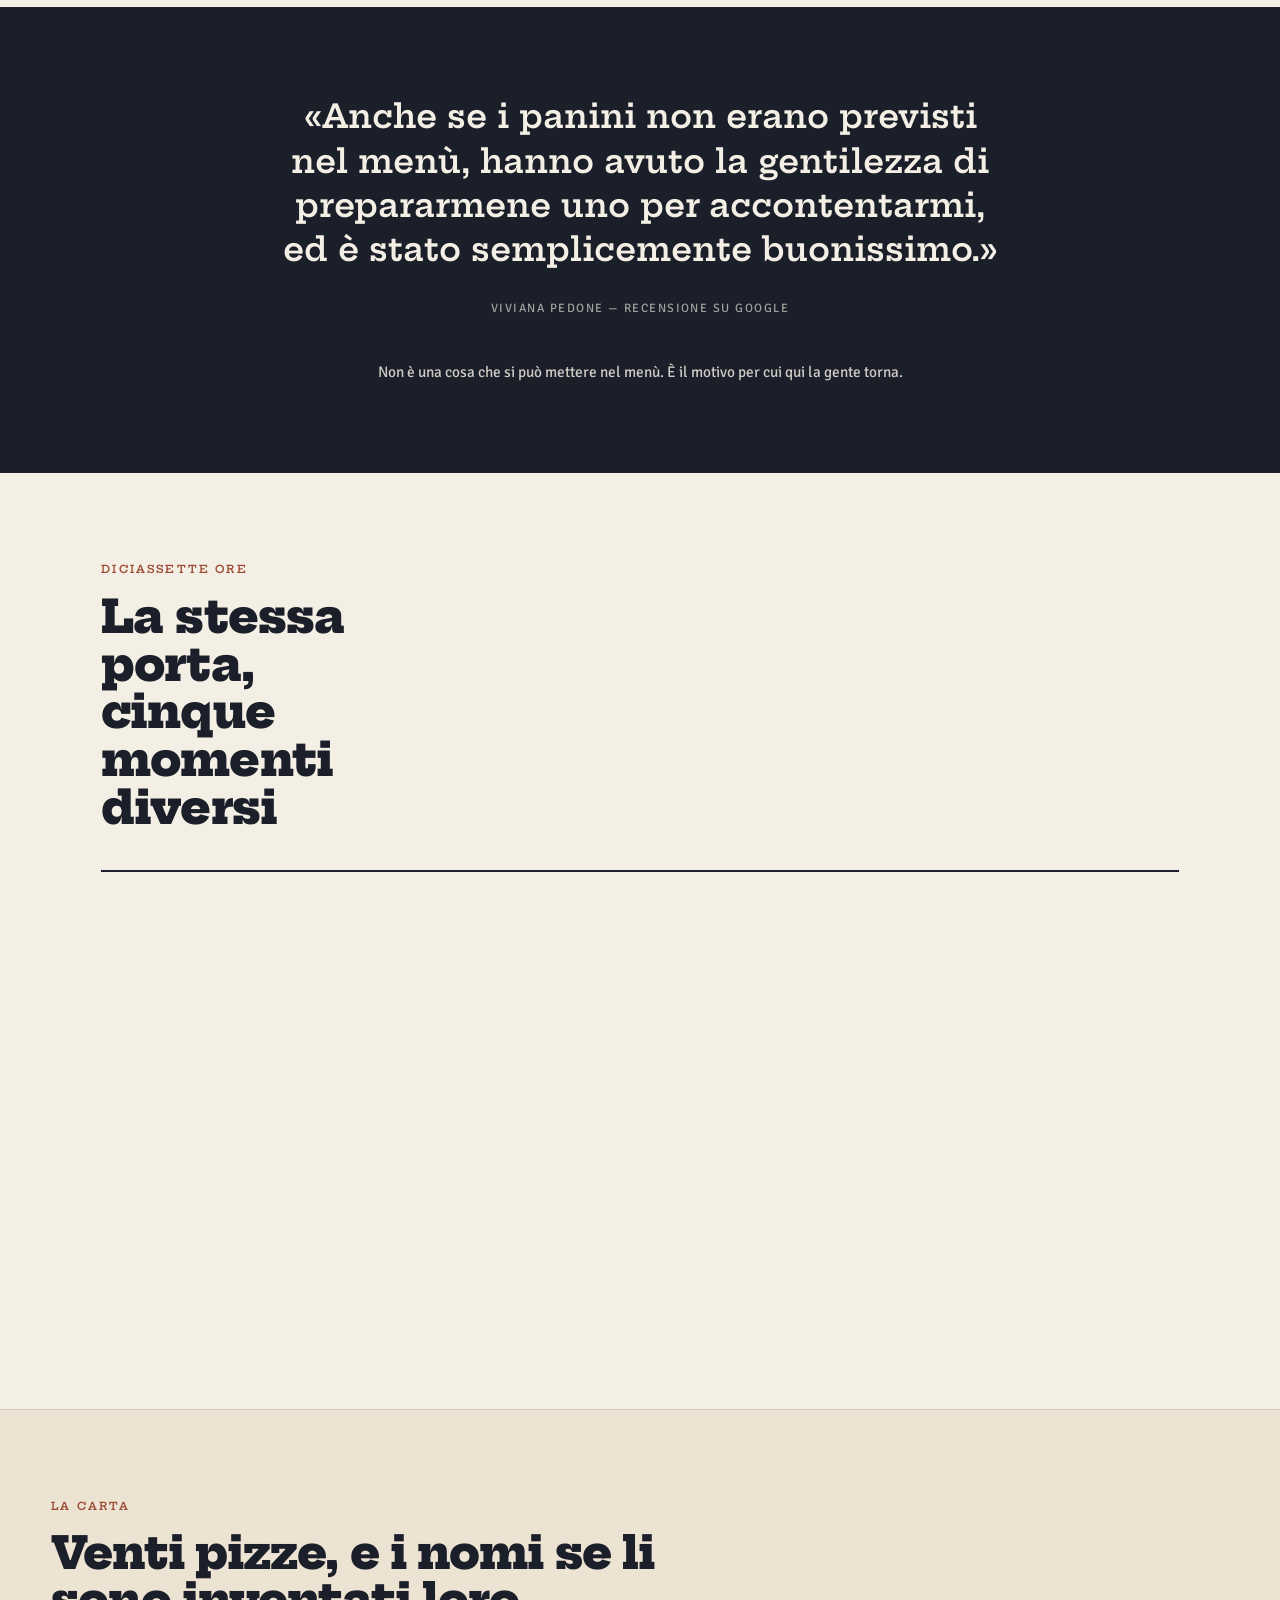
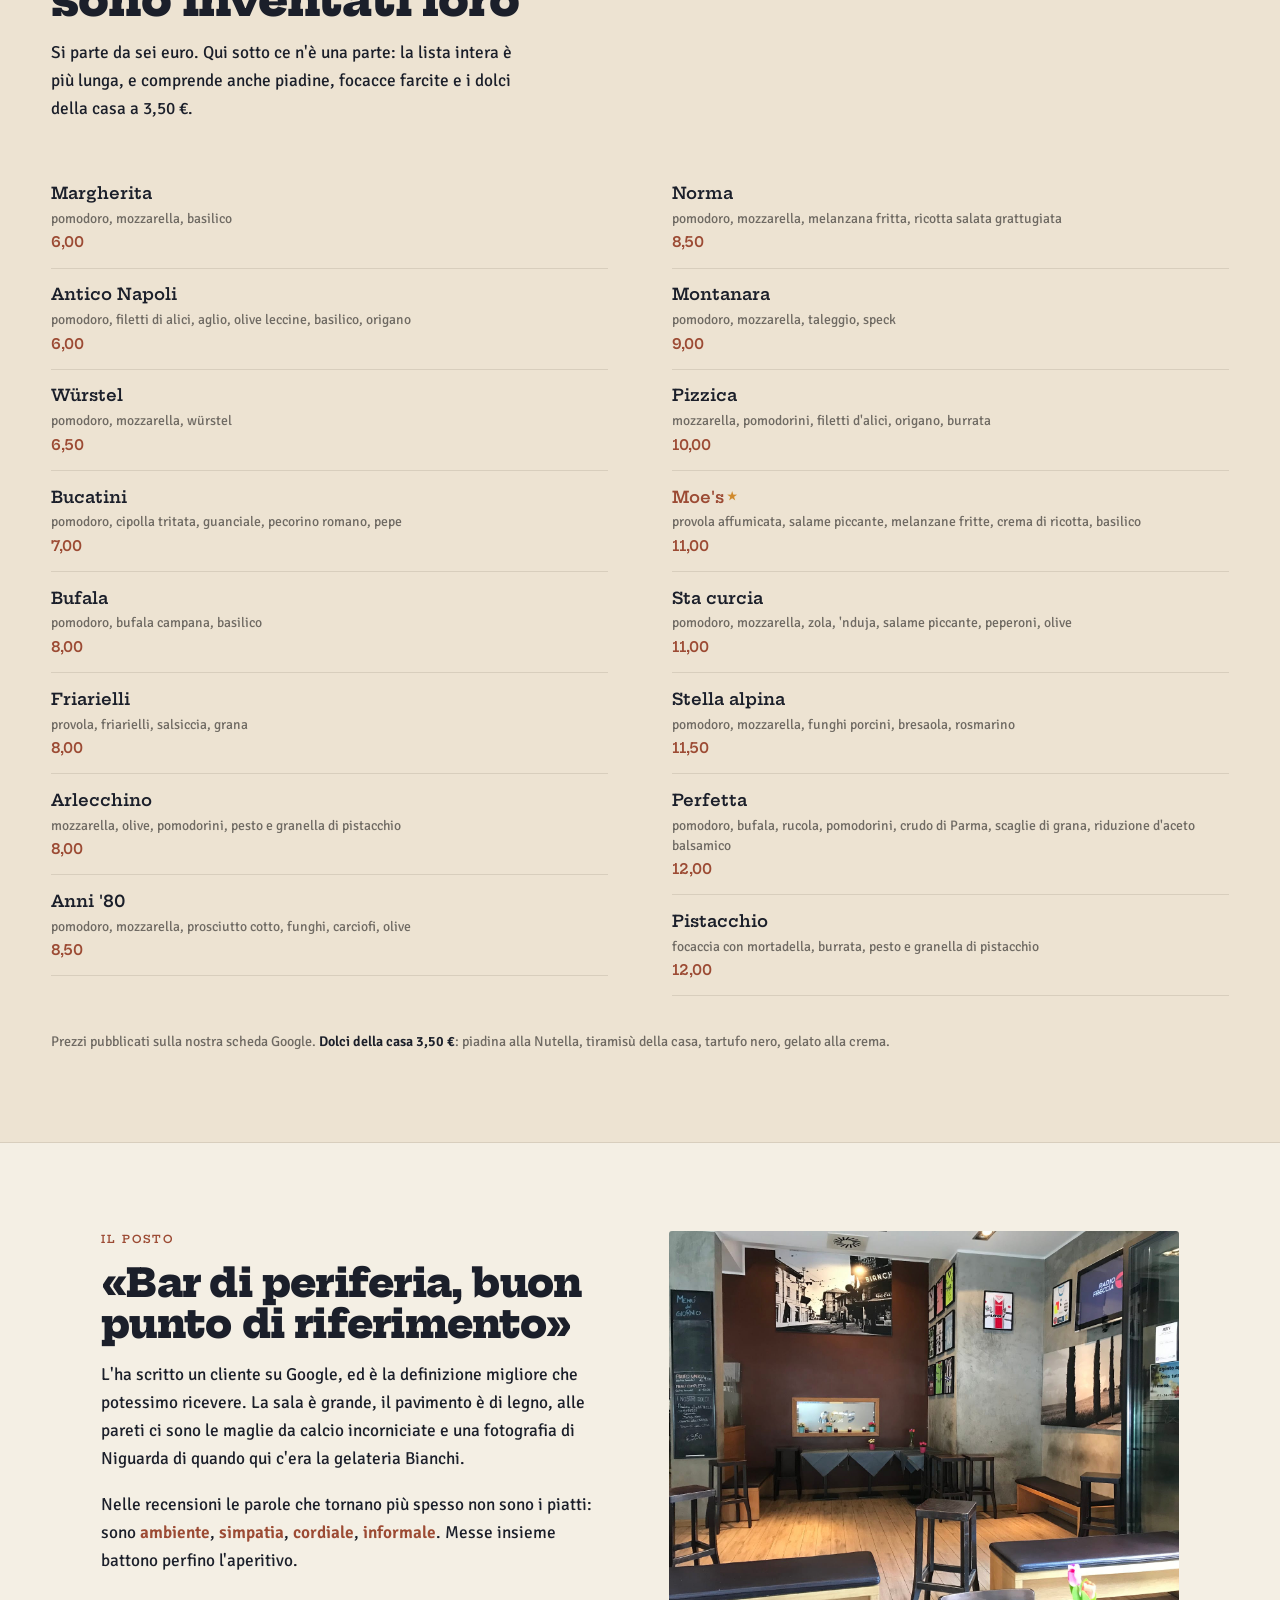
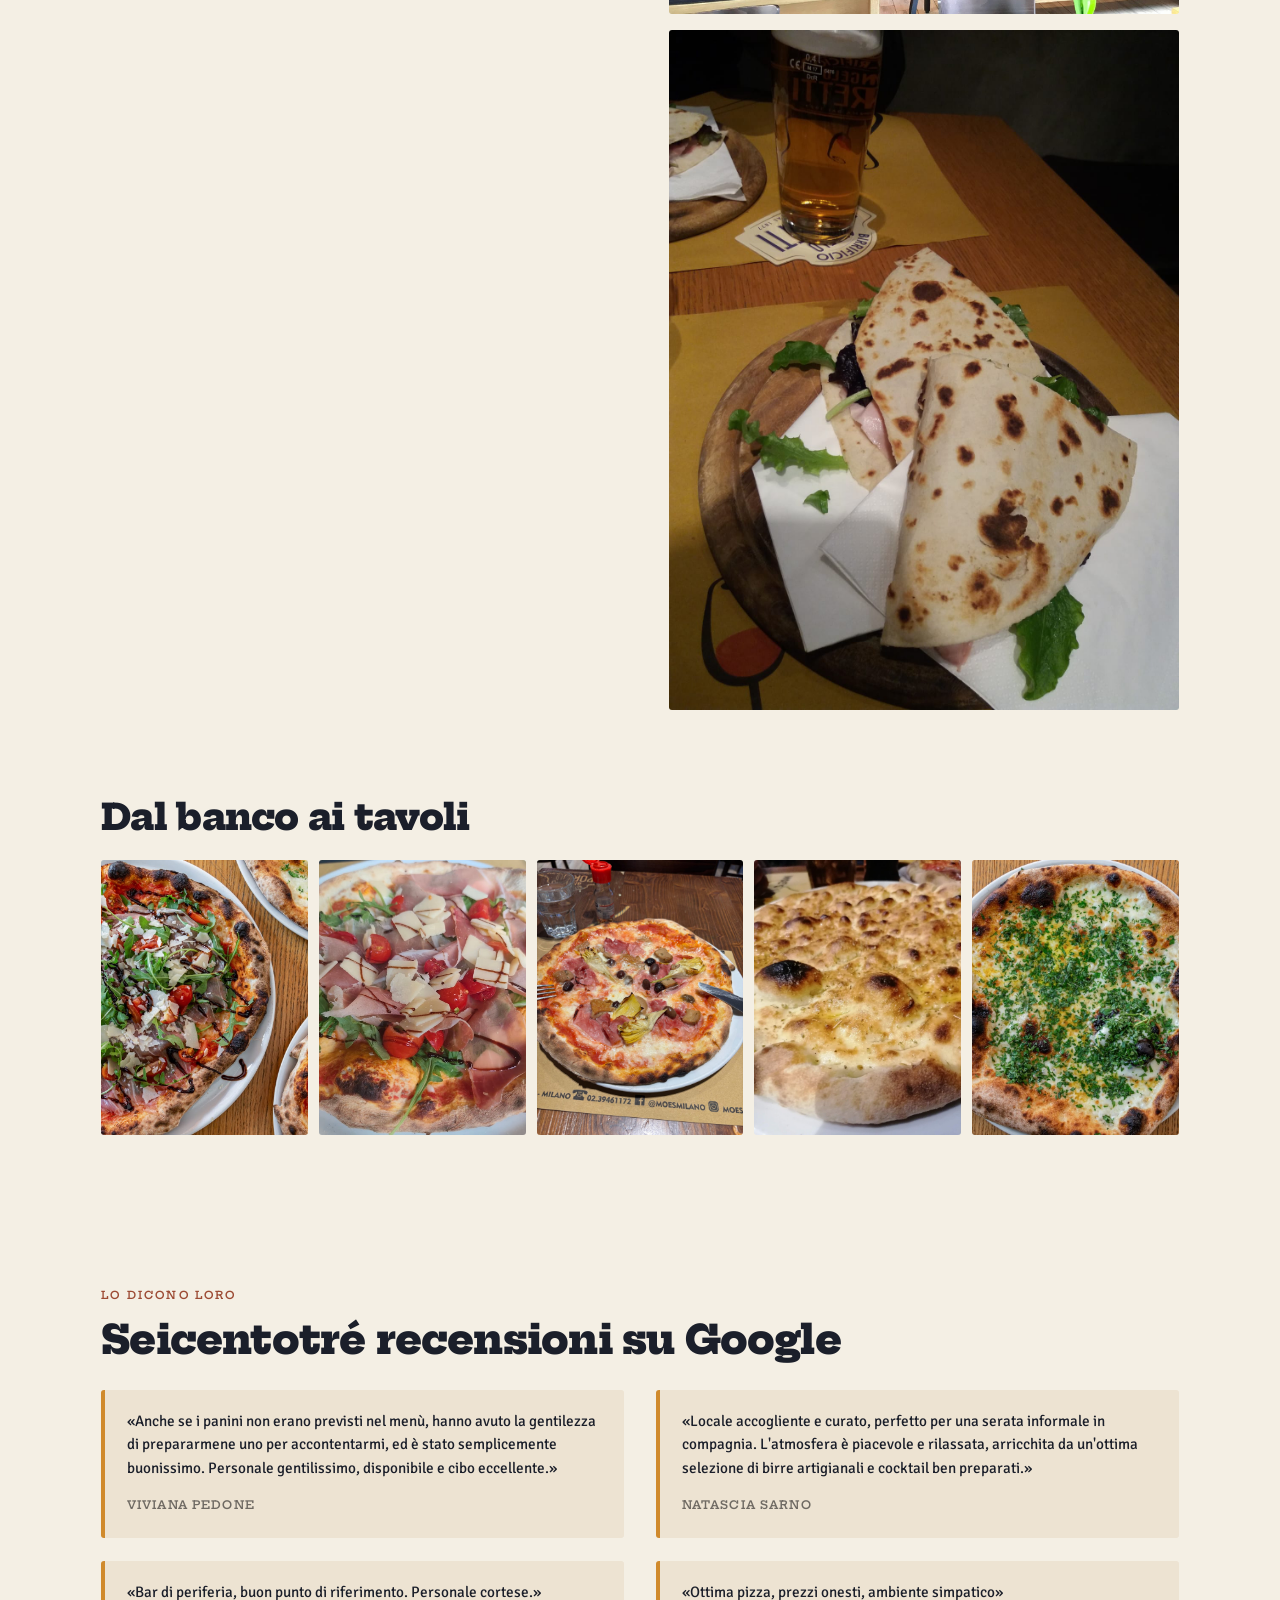
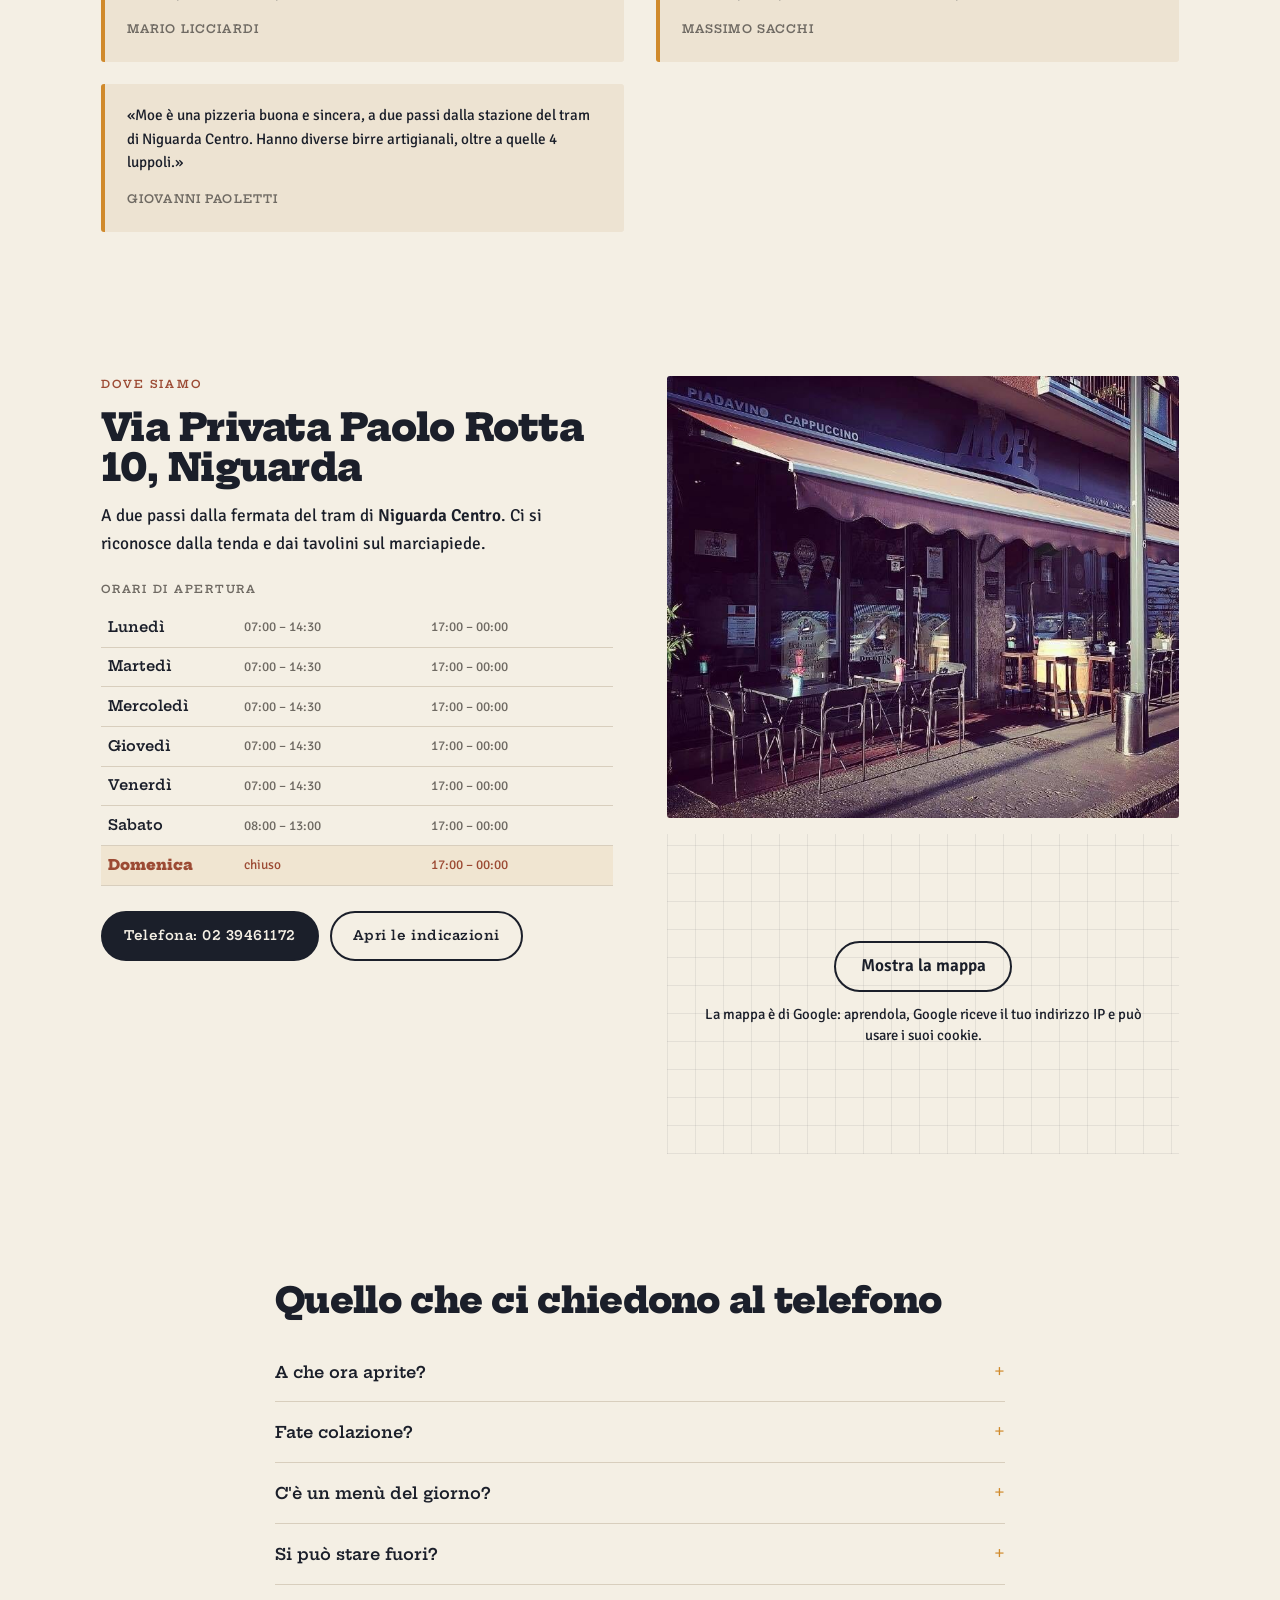
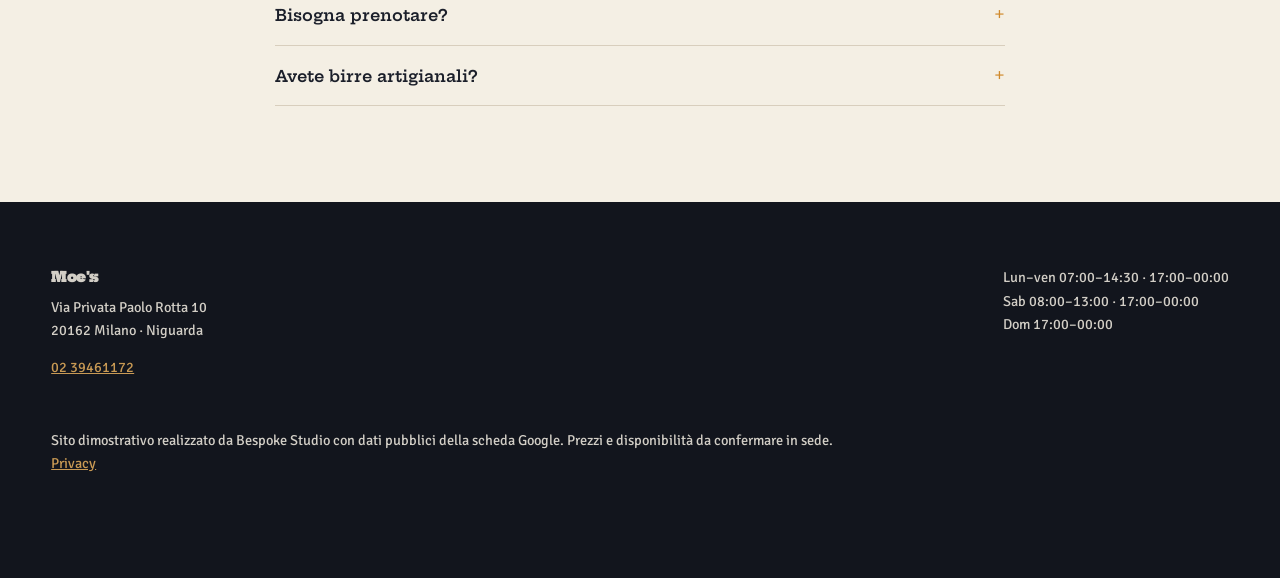
==== commit 8d2ce197: "Privacy e pulizia: caratteri sul sito, mappa al clic, informativa, noindex - caratteri copiati nel s" ====
--- a/index.html
+++ b/index.html
@@ -3,6 +3,7 @@
 <head>
 <meta charset="utf-8">
 <meta name="viewport" content="width=device-width, initial-scale=1">
+<meta name="robots" content="noindex">
 <title>Moe's — bar e pizzeria a Niguarda, dalle 7 a mezzanotte</title>
 <meta name="description" content="Moe's, via Privata Paolo Rotta 10, Niguarda, Milano. Cappuccino dalle sette, piadine e pizza, birre artigianali e aperitivo fino a mezzanotte. Menù del giorno da 9 €.">
 <link rel="canonical" href="https://rotenzark.github.io/moes-niguarda/">
@@ -20,9 +21,7 @@
 <link rel="icon" href="img/favicon.svg" type="image/svg+xml">
 <link rel="icon" href="img/favicon-32.png" sizes="32x32">
 <link rel="apple-touch-icon" href="img/apple-touch-icon.png">
-<link rel="preconnect" href="https://fonts.googleapis.com">
-<link rel="preconnect" href="https://fonts.gstatic.com" crossorigin>
-<link href="https://fonts.googleapis.com/css2?family=Hepta+Slab:wght@400;600;800;900&family=Signika:wght@400;500;600&display=swap" rel="stylesheet">
+<link rel="stylesheet" href="fonts/fonts.css?v=1">
 <link rel="stylesheet" href="css/styles.css?v=1">
 <script type="application/ld+json">
 {
@@ -129,7 +128,7 @@
   <!-- ══ MANIFESTO ══ -->
   <section class="detto reveal" aria-label="Una recensione">
     <blockquote>
-      <p data-i18n="detto.cit">«Anche se i panini non erano previsti nel menù, hanno avuto la gentilezza di prepararmene uno per accontentarmi, ed è stato semplicemente buonissimo.»</p>
+      <p lang="it" data-i18n="detto.cit">«Anche se i panini non erano previsti nel menù, hanno avuto la gentilezza di prepararmene uno per accontentarmi, ed è stato semplicemente buonissimo.»</p>
       <cite data-i18n="detto.chi">Viviana Pedone — recensione su Google</cite>
     </blockquote>
     <p class="detto__coda" data-i18n="detto.coda">Non è una cosa che si può mettere nel menù. È il motivo per cui qui la gente torna.</p>
@@ -196,7 +195,7 @@
   <!-- ══ LA SALA ══ -->
   <section id="sala" class="sala" aria-labelledby="sala-titolo">
     <div class="sala__testo reveal">
-      <p class="etichetta" data-i18n="sal.eti">Il posto</p>
+      <p lang="it" class="etichetta" data-i18n="sal.eti">Il posto</p>
       <h2 id="sala-titolo" data-i18n="sal.titolo">«Bar di periferia, buon punto di riferimento»</h2>
       <p data-i18n="sal.p1">L'ha scritto un cliente su Google, ed è la definizione migliore che potessimo ricevere. La sala è grande, il pavimento è di legno, alle pareti ci sono le maglie da calcio incorniciate e una fotografia di Niguarda di quando qui c'era la gelateria Bianchi.</p>
       <p data-i18n="sal.p2">Nelle recensioni le parole che tornano più spesso non sono i piatti: sono <b>ambiente</b>, <b>simpatia</b>, <b>cordiale</b>, <b>informale</b>. Messe insieme battono perfino l'aperitivo.</p>
@@ -224,10 +223,10 @@
     <p class="etichetta" data-i18n="voc.eti">Lo dicono loro</p>
     <h2 id="voci-titolo" data-i18n="voc.titolo">Seicentotré recensioni su Google</h2>
     <ul class="voci__lista">
-      <li class="voce"><p>«Anche se i panini non erano previsti nel menù, hanno avuto la gentilezza di prepararmene uno per accontentarmi, ed è stato semplicemente buonissimo. Personale gentilissimo, disponibile e cibo eccellente.»</p><span class="voce__chi">Viviana Pedone</span></li>
-      <li class="voce"><p>«Bar di periferia, buon punto di riferimento. Personale cortese.»</p><span class="voce__chi">Mario Licciardi</span></li>
-      <li class="voce"><p>«Moe è una pizzeria buona e sincera, a due passi dalla stazione del tram di Niguarda Centro. Hanno diverse birre artigianali, oltre a quelle 4 luppoli.»</p><span class="voce__chi">Giovanni Paoletti</span></li>
-      <li class="voce"><p>«Locale accogliente e curato, perfetto per una serata informale in compagnia. L'atmosfera è piacevole e rilassata, arricchita da un'ottima selezione di birre artigianali e cocktail ben preparati.»</p><span class="voce__chi">Natascia SARNO</span></li>
+      <li class="voce"><p lang="it">«Anche se i panini non erano previsti nel menù, hanno avuto la gentilezza di prepararmene uno per accontentarmi, ed è stato semplicemente buonissimo. Personale gentilissimo, disponibile e cibo eccellente.»</p><span class="voce__chi">Viviana Pedone</span></li>
+      <li class="voce"><p lang="it">«Bar di periferia, buon punto di riferimento. Personale cortese.»</p><span class="voce__chi">Mario Licciardi</span></li>
+      <li class="voce"><p lang="it">«Moe è una pizzeria buona e sincera, a due passi dalla stazione del tram di Niguarda Centro. Hanno diverse birre artigianali, oltre a quelle 4 luppoli.»</p><span class="voce__chi">Giovanni Paoletti</span></li>
+      <li class="voce"><p lang="it">«Locale accogliente e curato, perfetto per una serata informale in compagnia. L'atmosfera è piacevole e rilassata, arricchita da un'ottima selezione di birre artigianali e cocktail ben preparati.»</p><span class="voce__chi">Natascia SARNO</span></li>
       <li class="voce"><p>«Ottima pizza, prezzi onesti, ambiente simpatico»</p><span class="voce__chi">Massimo Sacchi</span></li>
     </ul>
   </section>
@@ -257,7 +256,7 @@
     </div>
     <div class="dove__lato reveal">
       <figure class="dove__facciata"><img src="img/facciata.jpg" width="750" height="647" decoding="async" alt="La facciata di Moe's con la tenda e la scritta Piadavino Cappuccino sopra le vetrine"></figure>
-      <iframe title="Mappa di Moe's, via Privata Paolo Rotta 10, Milano" src="https://www.google.com/maps?q=Moe's+Pizza+Via+Privata+Paolo+Rotta+10+20162+Milano&output=embed" width="600" height="320" style="border:0" loading="lazy" referrerpolicy="no-referrer-when-downgrade"></iframe>
+      <div class="mappa-clic" data-mappa-clic style="--mappa-h: 320px"><template><iframe title="Mappa di Moe's, via Privata Paolo Rotta 10, Milano" src="https://www.google.com/maps?q=Moe's+Pizza+Via+Privata+Paolo+Rotta+10+20162+Milano&output=embed" width="600" height="320" style="border:0" loading="lazy" referrerpolicy="no-referrer-when-downgrade"></iframe></template><div class="mappa-clic__velo"><a class="mappa-clic__btn" href="https://www.google.com/maps/place/Moe" target="_blank" rel="noopener">Mostra la mappa</a><p class="mappa-clic__nota">La mappa è di Google: aprendola, Google riceve il tuo indirizzo IP e può usare i suoi cookie.</p></div></div>
     </div>
   </section>
 
@@ -288,6 +287,7 @@
     </div>
   </div>
   <p class="chiusa__nota" data-i18n="foot.nota">Sito dimostrativo realizzato da Bespoke Studio con dati pubblici della scheda Google. Prezzi e disponibilità da confermare in sede.</p>
+  <p class="privacy-link"><a href="privacy.html">Privacy</a></p>
 </footer>
 
 <div class="barra" id="actionBar">
@@ -304,5 +304,6 @@
 <script src="https://cdn.jsdelivr.net/npm/gsap@3.12.5/dist/gsap.min.js"></script>
 <script src="https://cdn.jsdelivr.net/npm/gsap@3.12.5/dist/ScrollTrigger.min.js"></script>
 <script src="js/main.js?v=1"></script>
+<script src="js/mappa-clic.js?v=1" defer></script>
 </body>
 </html>
--- a/fonts/fonts.css
+++ b/fonts/fonts.css
@@ -0,0 +1,190 @@
+/* Caratteri ospitati sul sito: nessuna richiesta a Google Fonts o Fontshare (giro privacy 1/10/2026). Licenze in LICENSE.txt. */
+/* vietnamese */
+@font-face {
+  font-family: 'Hepta Slab';
+  font-style: normal;
+  font-weight: 400;
+  font-display: swap;
+  src: url(heptaslab-v25-ea8cadoyU_jkHdalebHv42ZlhGKU.woff2) format('woff2');
+  unicode-range: U+0102-0103, U+0110-0111, U+0128-0129, U+0168-0169, U+01A0-01A1, U+01AF-01B0, U+0300-0301, U+0303-0304, U+0308-0309, U+0323, U+0329, U+1EA0-1EF9, U+20AB;
+}
+/* latin-ext */
+@font-face {
+  font-family: 'Hepta Slab';
+  font-style: normal;
+  font-weight: 400;
+  font-display: swap;
+  src: url(heptaslab-v25-ea8cadoyU_jkHdalebHv42dlhGKU.woff2) format('woff2');
+  unicode-range: U+0100-02BA, U+02BD-02C5, U+02C7-02CC, U+02CE-02D7, U+02DD-02FF, U+0304, U+0308, U+0329, U+1D00-1DBF, U+1E00-1E9F, U+1EF2-1EFF, U+2020, U+20A0-20AB, U+20AD-20C0, U+2113, U+2C60-2C7F, U+A720-A7FF;
+}
+/* latin */
+@font-face {
+  font-family: 'Hepta Slab';
+  font-style: normal;
+  font-weight: 400;
+  font-display: swap;
+  src: url(heptaslab-v25-ea8cadoyU_jkHdalebHv42llhA.woff2) format('woff2');
+  unicode-range: U+0000-00FF, U+0131, U+0152-0153, U+02BB-02BC, U+02C6, U+02DA, U+02DC, U+0304, U+0308, U+0329, U+2000-206F, U+20AC, U+2122, U+2191, U+2193, U+2212, U+2215, U+FEFF, U+FFFD;
+}
+/* vietnamese */
+@font-face {
+  font-family: 'Hepta Slab';
+  font-style: normal;
+  font-weight: 600;
+  font-display: swap;
+  src: url(heptaslab-v25-ea8cadoyU_jkHdalebHv42ZlhGKU.woff2) format('woff2');
+  unicode-range: U+0102-0103, U+0110-0111, U+0128-0129, U+0168-0169, U+01A0-01A1, U+01AF-01B0, U+0300-0301, U+0303-0304, U+0308-0309, U+0323, U+0329, U+1EA0-1EF9, U+20AB;
+}
+/* latin-ext */
+@font-face {
+  font-family: 'Hepta Slab';
+  font-style: normal;
+  font-weight: 600;
+  font-display: swap;
+  src: url(heptaslab-v25-ea8cadoyU_jkHdalebHv42dlhGKU.woff2) format('woff2');
+  unicode-range: U+0100-02BA, U+02BD-02C5, U+02C7-02CC, U+02CE-02D7, U+02DD-02FF, U+0304, U+0308, U+0329, U+1D00-1DBF, U+1E00-1E9F, U+1EF2-1EFF, U+2020, U+20A0-20AB, U+20AD-20C0, U+2113, U+2C60-2C7F, U+A720-A7FF;
+}
+/* latin */
+@font-face {
+  font-family: 'Hepta Slab';
+  font-style: normal;
+  font-weight: 600;
+  font-display: swap;
+  src: url(heptaslab-v25-ea8cadoyU_jkHdalebHv42llhA.woff2) format('woff2');
+  unicode-range: U+0000-00FF, U+0131, U+0152-0153, U+02BB-02BC, U+02C6, U+02DA, U+02DC, U+0304, U+0308, U+0329, U+2000-206F, U+20AC, U+2122, U+2191, U+2193, U+2212, U+2215, U+FEFF, U+FFFD;
+}
+/* vietnamese */
+@font-face {
+  font-family: 'Hepta Slab';
+  font-style: normal;
+  font-weight: 800;
+  font-display: swap;
+  src: url(heptaslab-v25-ea8cadoyU_jkHdalebHv42ZlhGKU.woff2) format('woff2');
+  unicode-range: U+0102-0103, U+0110-0111, U+0128-0129, U+0168-0169, U+01A0-01A1, U+01AF-01B0, U+0300-0301, U+0303-0304, U+0308-0309, U+0323, U+0329, U+1EA0-1EF9, U+20AB;
+}
+/* latin-ext */
+@font-face {
+  font-family: 'Hepta Slab';
+  font-style: normal;
+  font-weight: 800;
+  font-display: swap;
+  src: url(heptaslab-v25-ea8cadoyU_jkHdalebHv42dlhGKU.woff2) format('woff2');
+  unicode-range: U+0100-02BA, U+02BD-02C5, U+02C7-02CC, U+02CE-02D7, U+02DD-02FF, U+0304, U+0308, U+0329, U+1D00-1DBF, U+1E00-1E9F, U+1EF2-1EFF, U+2020, U+20A0-20AB, U+20AD-20C0, U+2113, U+2C60-2C7F, U+A720-A7FF;
+}
+/* latin */
+@font-face {
+  font-family: 'Hepta Slab';
+  font-style: normal;
+  font-weight: 800;
+  font-display: swap;
+  src: url(heptaslab-v25-ea8cadoyU_jkHdalebHv42llhA.woff2) format('woff2');
+  unicode-range: U+0000-00FF, U+0131, U+0152-0153, U+02BB-02BC, U+02C6, U+02DA, U+02DC, U+0304, U+0308, U+0329, U+2000-206F, U+20AC, U+2122, U+2191, U+2193, U+2212, U+2215, U+FEFF, U+FFFD;
+}
+/* vietnamese */
+@font-face {
+  font-family: 'Hepta Slab';
+  font-style: normal;
+  font-weight: 900;
+  font-display: swap;
+  src: url(heptaslab-v25-ea8cadoyU_jkHdalebHv42ZlhGKU.woff2) format('woff2');
+  unicode-range: U+0102-0103, U+0110-0111, U+0128-0129, U+0168-0169, U+01A0-01A1, U+01AF-01B0, U+0300-0301, U+0303-0304, U+0308-0309, U+0323, U+0329, U+1EA0-1EF9, U+20AB;
+}
+/* latin-ext */
+@font-face {
+  font-family: 'Hepta Slab';
+  font-style: normal;
+  font-weight: 900;
+  font-display: swap;
+  src: url(heptaslab-v25-ea8cadoyU_jkHdalebHv42dlhGKU.woff2) format('woff2');
+  unicode-range: U+0100-02BA, U+02BD-02C5, U+02C7-02CC, U+02CE-02D7, U+02DD-02FF, U+0304, U+0308, U+0329, U+1D00-1DBF, U+1E00-1E9F, U+1EF2-1EFF, U+2020, U+20A0-20AB, U+20AD-20C0, U+2113, U+2C60-2C7F, U+A720-A7FF;
+}
+/* latin */
+@font-face {
+  font-family: 'Hepta Slab';
+  font-style: normal;
+  font-weight: 900;
+  font-display: swap;
+  src: url(heptaslab-v25-ea8cadoyU_jkHdalebHv42llhA.woff2) format('woff2');
+  unicode-range: U+0000-00FF, U+0131, U+0152-0153, U+02BB-02BC, U+02C6, U+02DA, U+02DC, U+0304, U+0308, U+0329, U+2000-206F, U+20AC, U+2122, U+2191, U+2193, U+2212, U+2215, U+FEFF, U+FFFD;
+}
+/* vietnamese */
+@font-face {
+  font-family: 'Signika';
+  font-style: normal;
+  font-weight: 400;
+  font-display: swap;
+  src: url(signika-v29-vEFO2_JTCgwQ5ejvMV0Ox_Kg1UwJ0tKfX6bOjM7sfA.woff2) format('woff2');
+  unicode-range: U+0102-0103, U+0110-0111, U+0128-0129, U+0168-0169, U+01A0-01A1, U+01AF-01B0, U+0300-0301, U+0303-0304, U+0308-0309, U+0323, U+0329, U+1EA0-1EF9, U+20AB;
+}
+/* latin-ext */
+@font-face {
+  font-family: 'Signika';
+  font-style: normal;
+  font-weight: 400;
+  font-display: swap;
+  src: url(signika-v29-vEFO2_JTCgwQ5ejvMV0Ox_Kg1UwJ0tKfX6bPjM7sfA.woff2) format('woff2');
+  unicode-range: U+0100-02BA, U+02BD-02C5, U+02C7-02CC, U+02CE-02D7, U+02DD-02FF, U+0304, U+0308, U+0329, U+1D00-1DBF, U+1E00-1E9F, U+1EF2-1EFF, U+2020, U+20A0-20AB, U+20AD-20C0, U+2113, U+2C60-2C7F, U+A720-A7FF;
+}
+/* latin */
+@font-face {
+  font-family: 'Signika';
+  font-style: normal;
+  font-weight: 400;
+  font-display: swap;
+  src: url(signika-v29-vEFO2_JTCgwQ5ejvMV0Ox_Kg1UwJ0tKfX6bBjM4.woff2) format('woff2');
+  unicode-range: U+0000-00FF, U+0131, U+0152-0153, U+02BB-02BC, U+02C6, U+02DA, U+02DC, U+0304, U+0308, U+0329, U+2000-206F, U+20AC, U+2122, U+2191, U+2193, U+2212, U+2215, U+FEFF, U+FFFD;
+}
+/* vietnamese */
+@font-face {
+  font-family: 'Signika';
+  font-style: normal;
+  font-weight: 500;
+  font-display: swap;
+  src: url(signika-v29-vEFO2_JTCgwQ5ejvMV0Ox_Kg1UwJ0tKfX6bOjM7sfA.woff2) format('woff2');
+  unicode-range: U+0102-0103, U+0110-0111, U+0128-0129, U+0168-0169, U+01A0-01A1, U+01AF-01B0, U+0300-0301, U+0303-0304, U+0308-0309, U+0323, U+0329, U+1EA0-1EF9, U+20AB;
+}
+/* latin-ext */
+@font-face {
+  font-family: 'Signika';
+  font-style: normal;
+  font-weight: 500;
+  font-display: swap;
+  src: url(signika-v29-vEFO2_JTCgwQ5ejvMV0Ox_Kg1UwJ0tKfX6bPjM7sfA.woff2) format('woff2');
+  unicode-range: U+0100-02BA, U+02BD-02C5, U+02C7-02CC, U+02CE-02D7, U+02DD-02FF, U+0304, U+0308, U+0329, U+1D00-1DBF, U+1E00-1E9F, U+1EF2-1EFF, U+2020, U+20A0-20AB, U+20AD-20C0, U+2113, U+2C60-2C7F, U+A720-A7FF;
+}
+/* latin */
+@font-face {
+  font-family: 'Signika';
+  font-style: normal;
+  font-weight: 500;
+  font-display: swap;
+  src: url(signika-v29-vEFO2_JTCgwQ5ejvMV0Ox_Kg1UwJ0tKfX6bBjM4.woff2) format('woff2');
+  unicode-range: U+0000-00FF, U+0131, U+0152-0153, U+02BB-02BC, U+02C6, U+02DA, U+02DC, U+0304, U+0308, U+0329, U+2000-206F, U+20AC, U+2122, U+2191, U+2193, U+2212, U+2215, U+FEFF, U+FFFD;
+}
+/* vietnamese */
+@font-face {
+  font-family: 'Signika';
+  font-style: normal;
+  font-weight: 600;
+  font-display: swap;
+  src: url(signika-v29-vEFO2_JTCgwQ5ejvMV0Ox_Kg1UwJ0tKfX6bOjM7sfA.woff2) format('woff2');
+  unicode-range: U+0102-0103, U+0110-0111, U+0128-0129, U+0168-0169, U+01A0-01A1, U+01AF-01B0, U+0300-0301, U+0303-0304, U+0308-0309, U+0323, U+0329, U+1EA0-1EF9, U+20AB;
+}
+/* latin-ext */
+@font-face {
+  font-family: 'Signika';
+  font-style: normal;
+  font-weight: 600;
+  font-display: swap;
+  src: url(signika-v29-vEFO2_JTCgwQ5ejvMV0Ox_Kg1UwJ0tKfX6bPjM7sfA.woff2) format('woff2');
+  unicode-range: U+0100-02BA, U+02BD-02C5, U+02C7-02CC, U+02CE-02D7, U+02DD-02FF, U+0304, U+0308, U+0329, U+1D00-1DBF, U+1E00-1E9F, U+1EF2-1EFF, U+2020, U+20A0-20AB, U+20AD-20C0, U+2113, U+2C60-2C7F, U+A720-A7FF;
+}
+/* latin */
+@font-face {
+  font-family: 'Signika';
+  font-style: normal;
+  font-weight: 600;
+  font-display: swap;
+  src: url(signika-v29-vEFO2_JTCgwQ5ejvMV0Ox_Kg1UwJ0tKfX6bBjM4.woff2) format('woff2');
+  unicode-range: U+0000-00FF, U+0131, U+0152-0153, U+02BB-02BC, U+02C6, U+02DA, U+02DC, U+0304, U+0308, U+0329, U+2000-206F, U+20AC, U+2122, U+2191, U+2193, U+2212, U+2215, U+FEFF, U+FFFD;
+}
--- a/css/styles.css
+++ b/css/styles.css
@@ -307,3 +307,12 @@
   .orari th{width:6rem;font-size:.85rem}
   .orari td{font-size:.76rem;padding:.45rem .25rem}
 }
+
+/*MAPPACLIC*/
+/* la mappa Google si carica solo al clic (giro privacy 1/10/2026) */
+.mappa-clic { display: flex; align-items: center; justify-content: center; width: 100%; height: 100%; min-height: var(--mappa-h, 320px); box-sizing: border-box; padding: 24px; text-align: center; background: repeating-linear-gradient(0deg, rgba(127, 127, 127, 0.14) 0 1px, transparent 1px 28px), repeating-linear-gradient(90deg, rgba(127, 127, 127, 0.14) 0 1px, transparent 1px 28px); }
+.mappa-clic__velo { display: flex; flex-direction: column; align-items: center; gap: 12px; max-width: 32em; }
+.mappa-clic__btn { display: inline-block; padding: 0.75em 1.4em; border: 2px solid currentColor; border-radius: 999px; color: inherit; font: inherit; font-weight: 600; line-height: 1.2; text-decoration: none; background: transparent; cursor: pointer; }
+.mappa-clic__btn:hover, .mappa-clic__btn:focus-visible { text-decoration: underline; }
+.mappa-clic__nota { margin: 0; font-size: 0.85em; line-height: 1.45; }
+/*/MAPPACLIC*/
